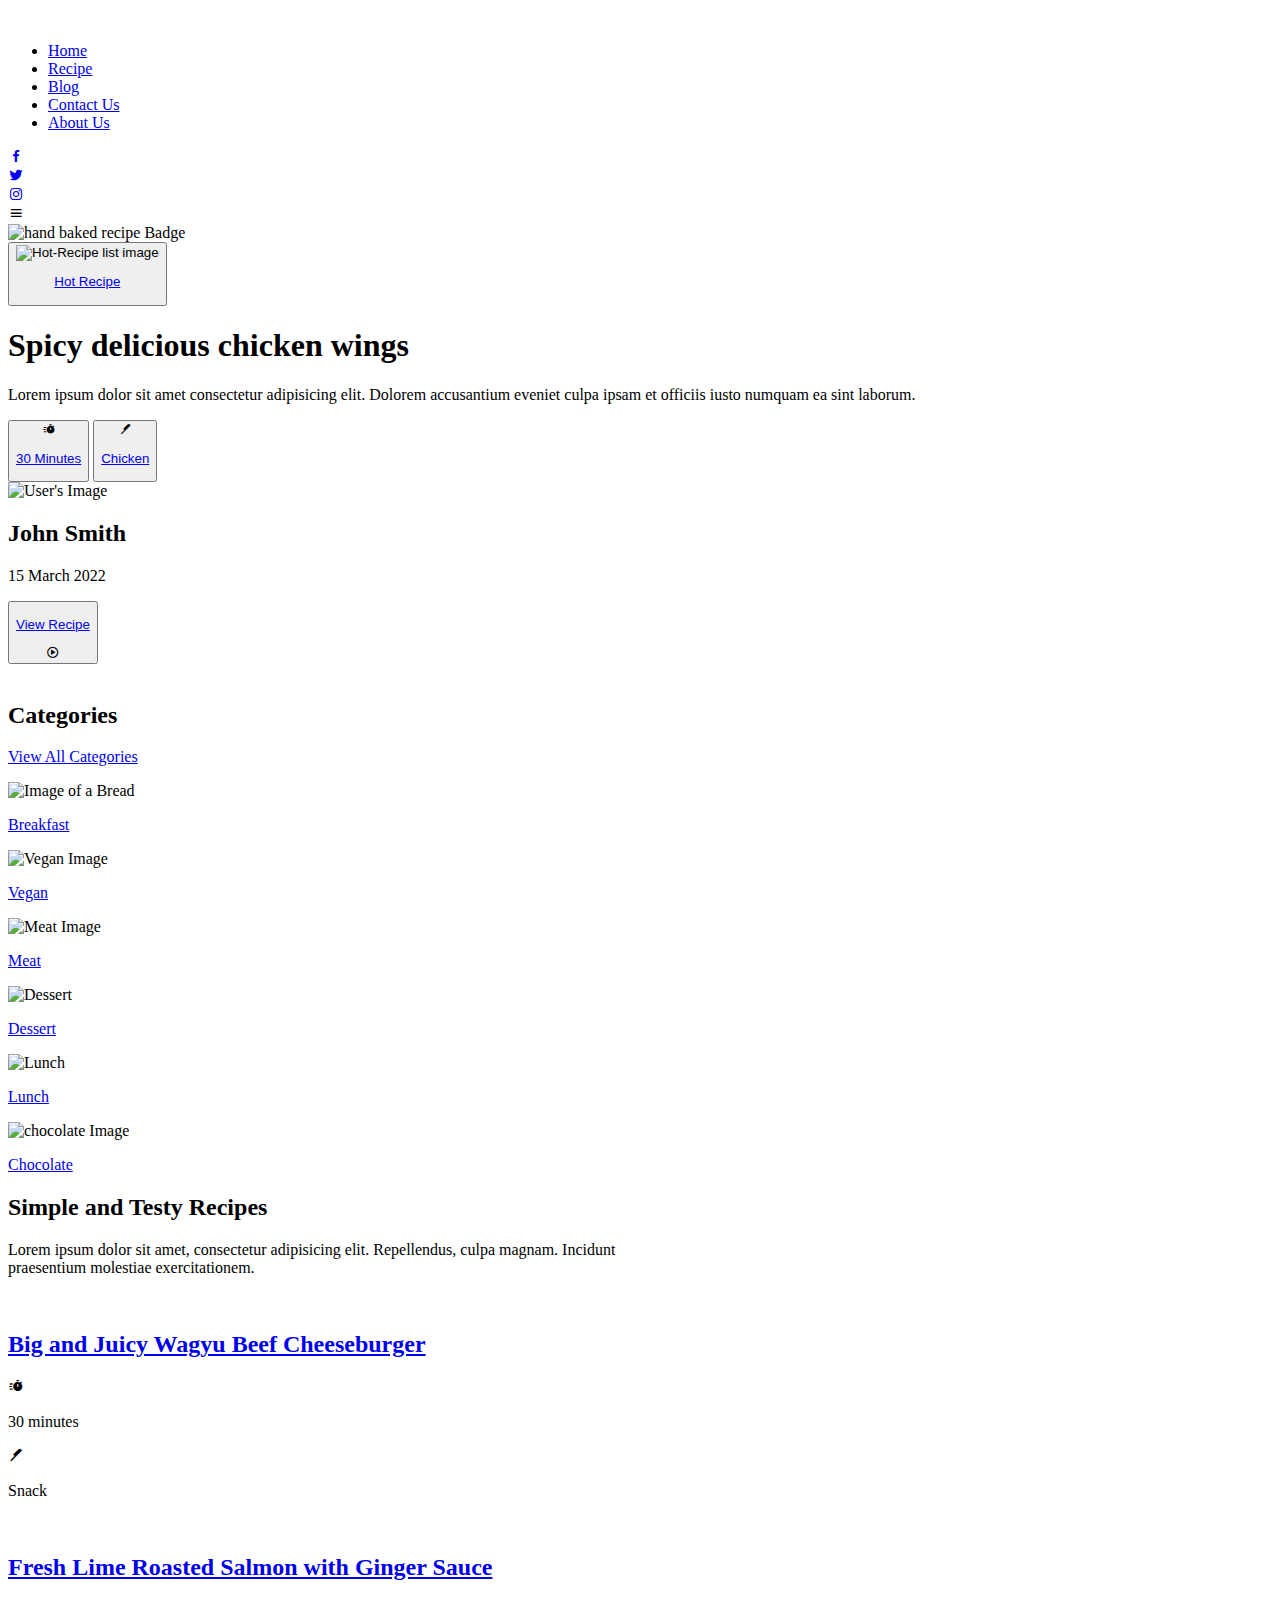
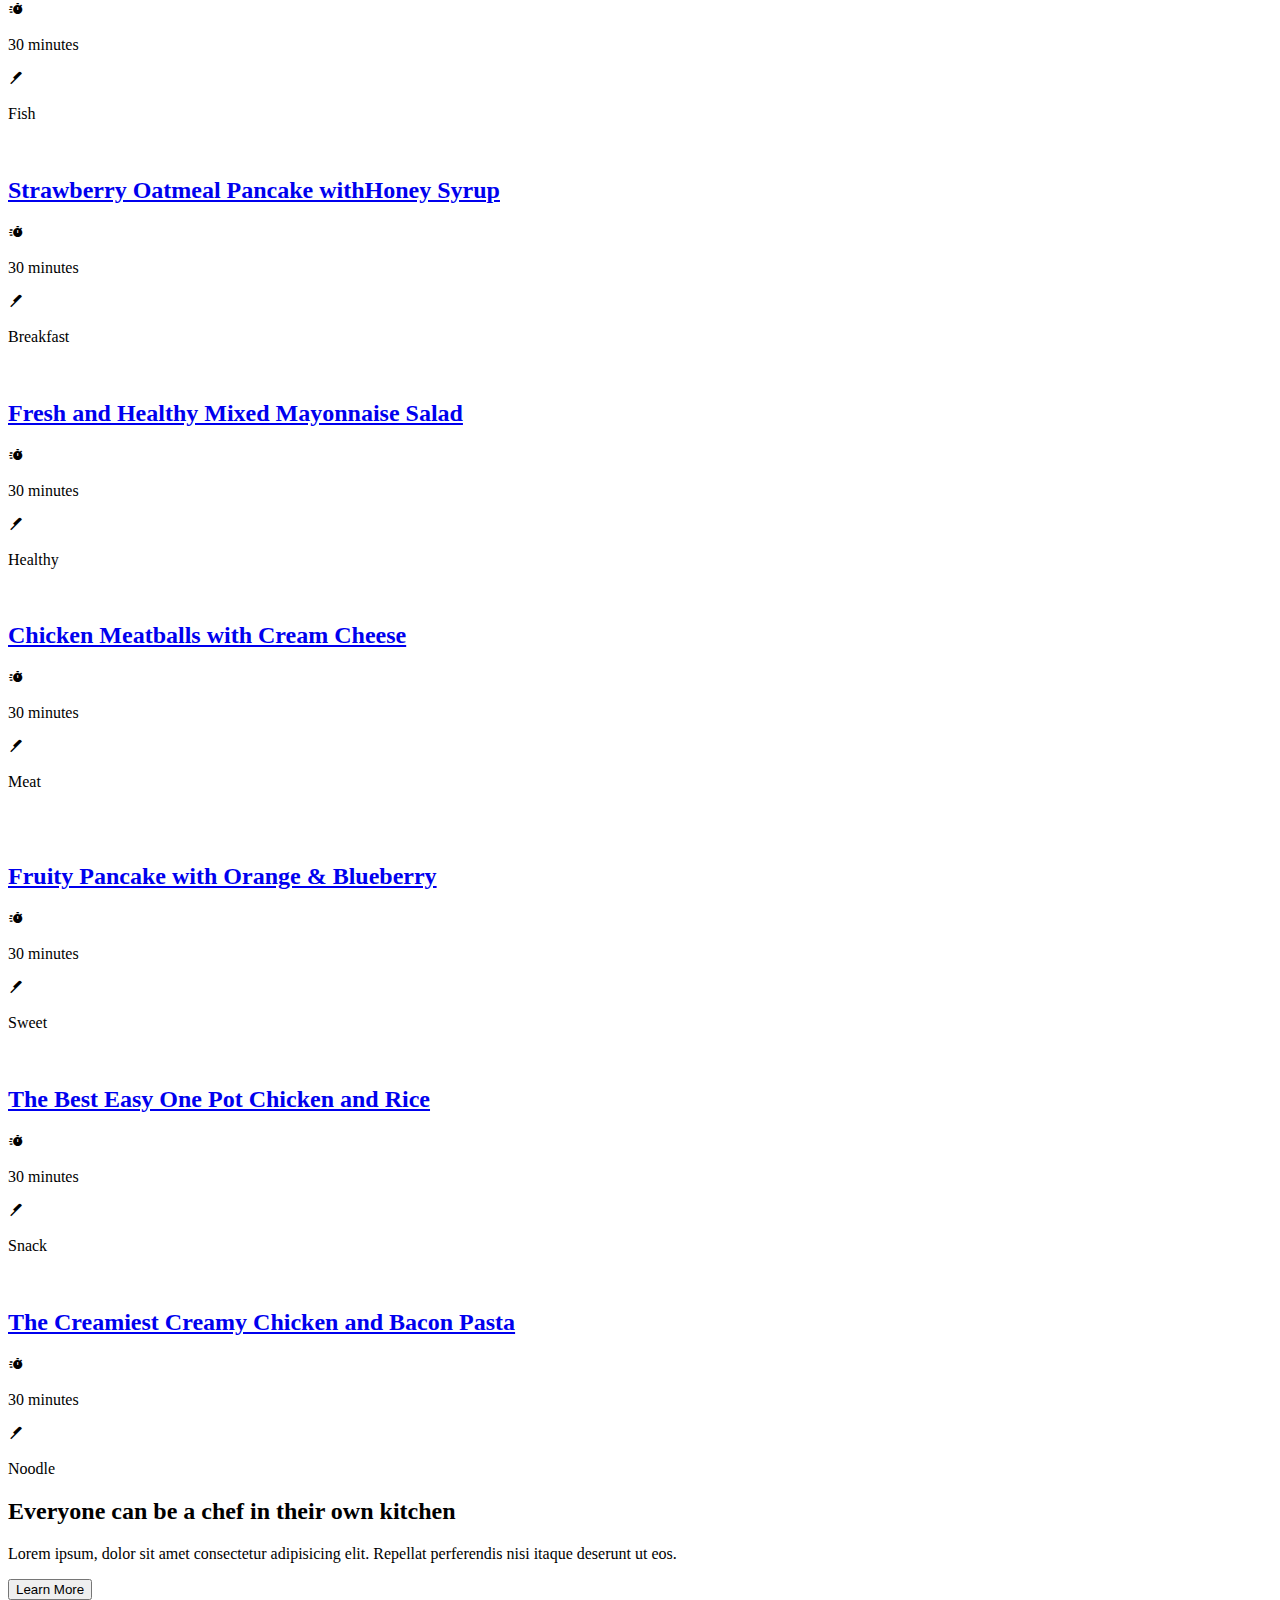
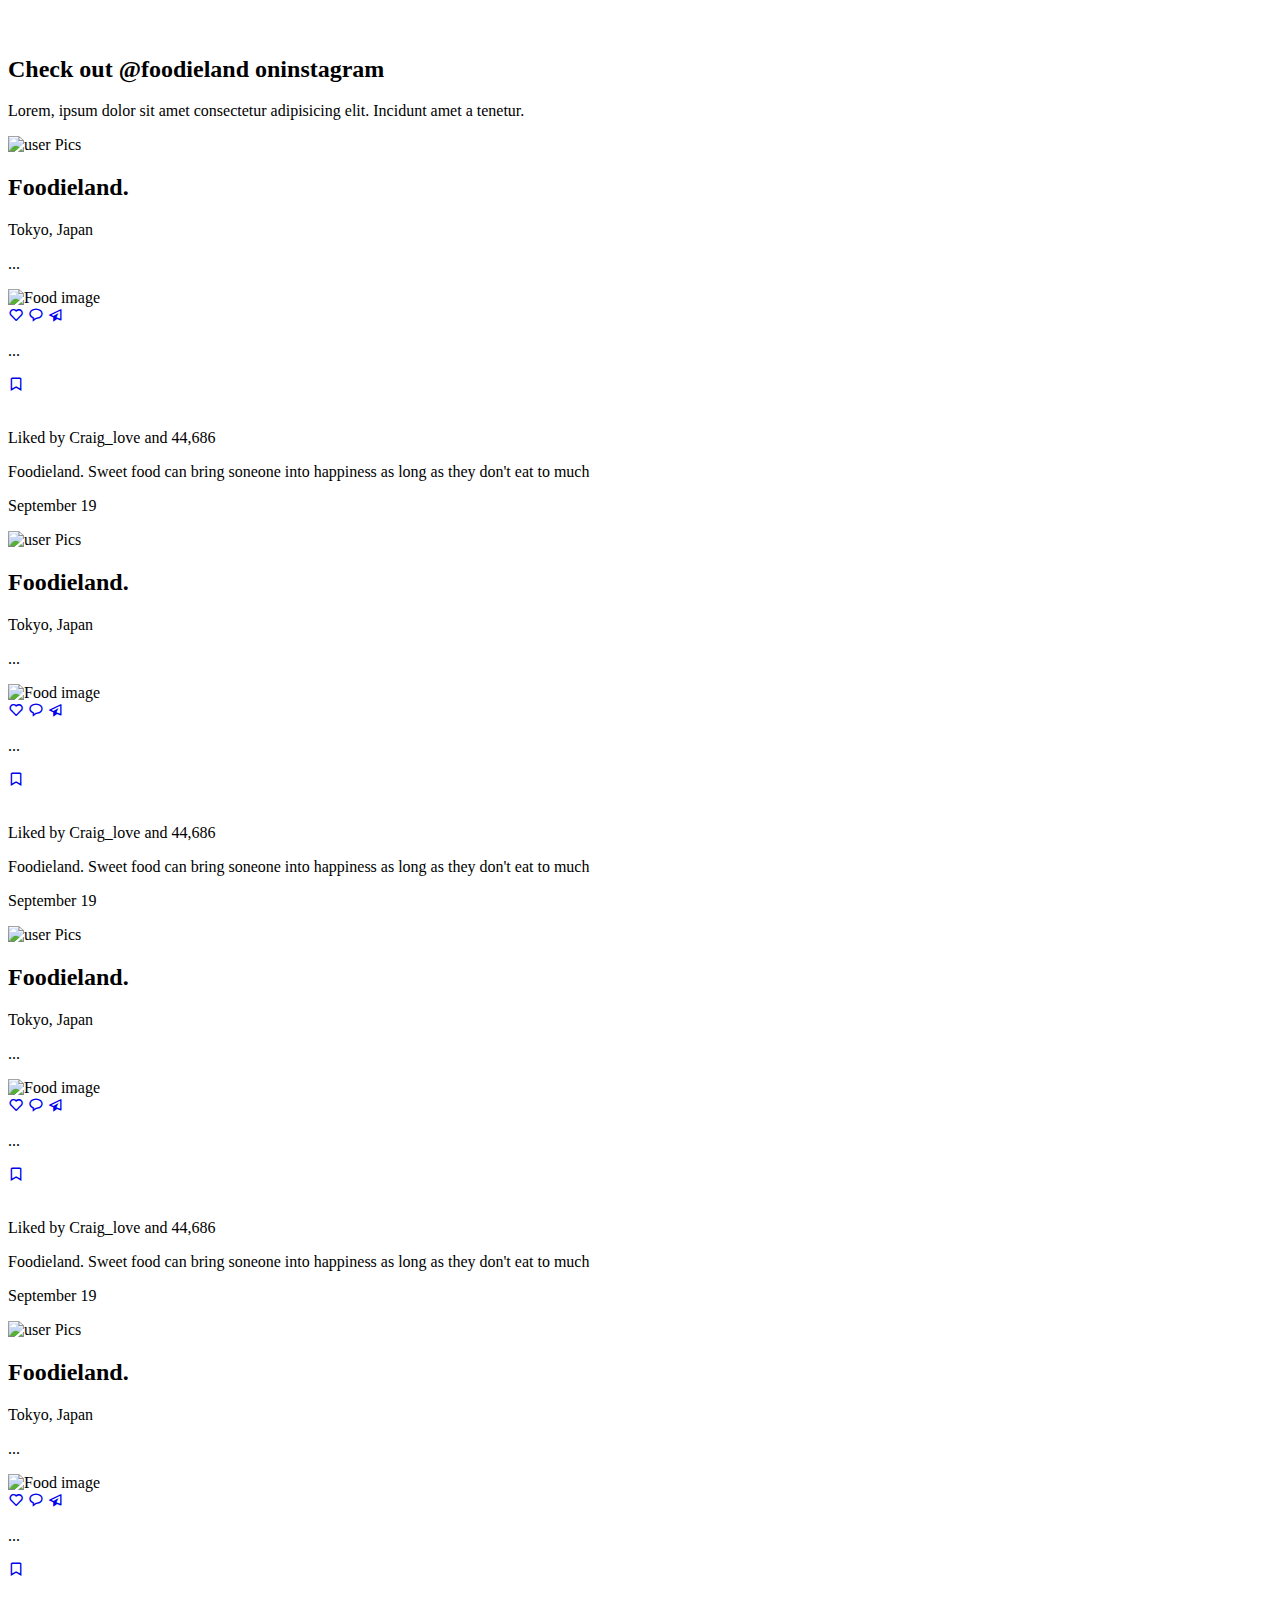
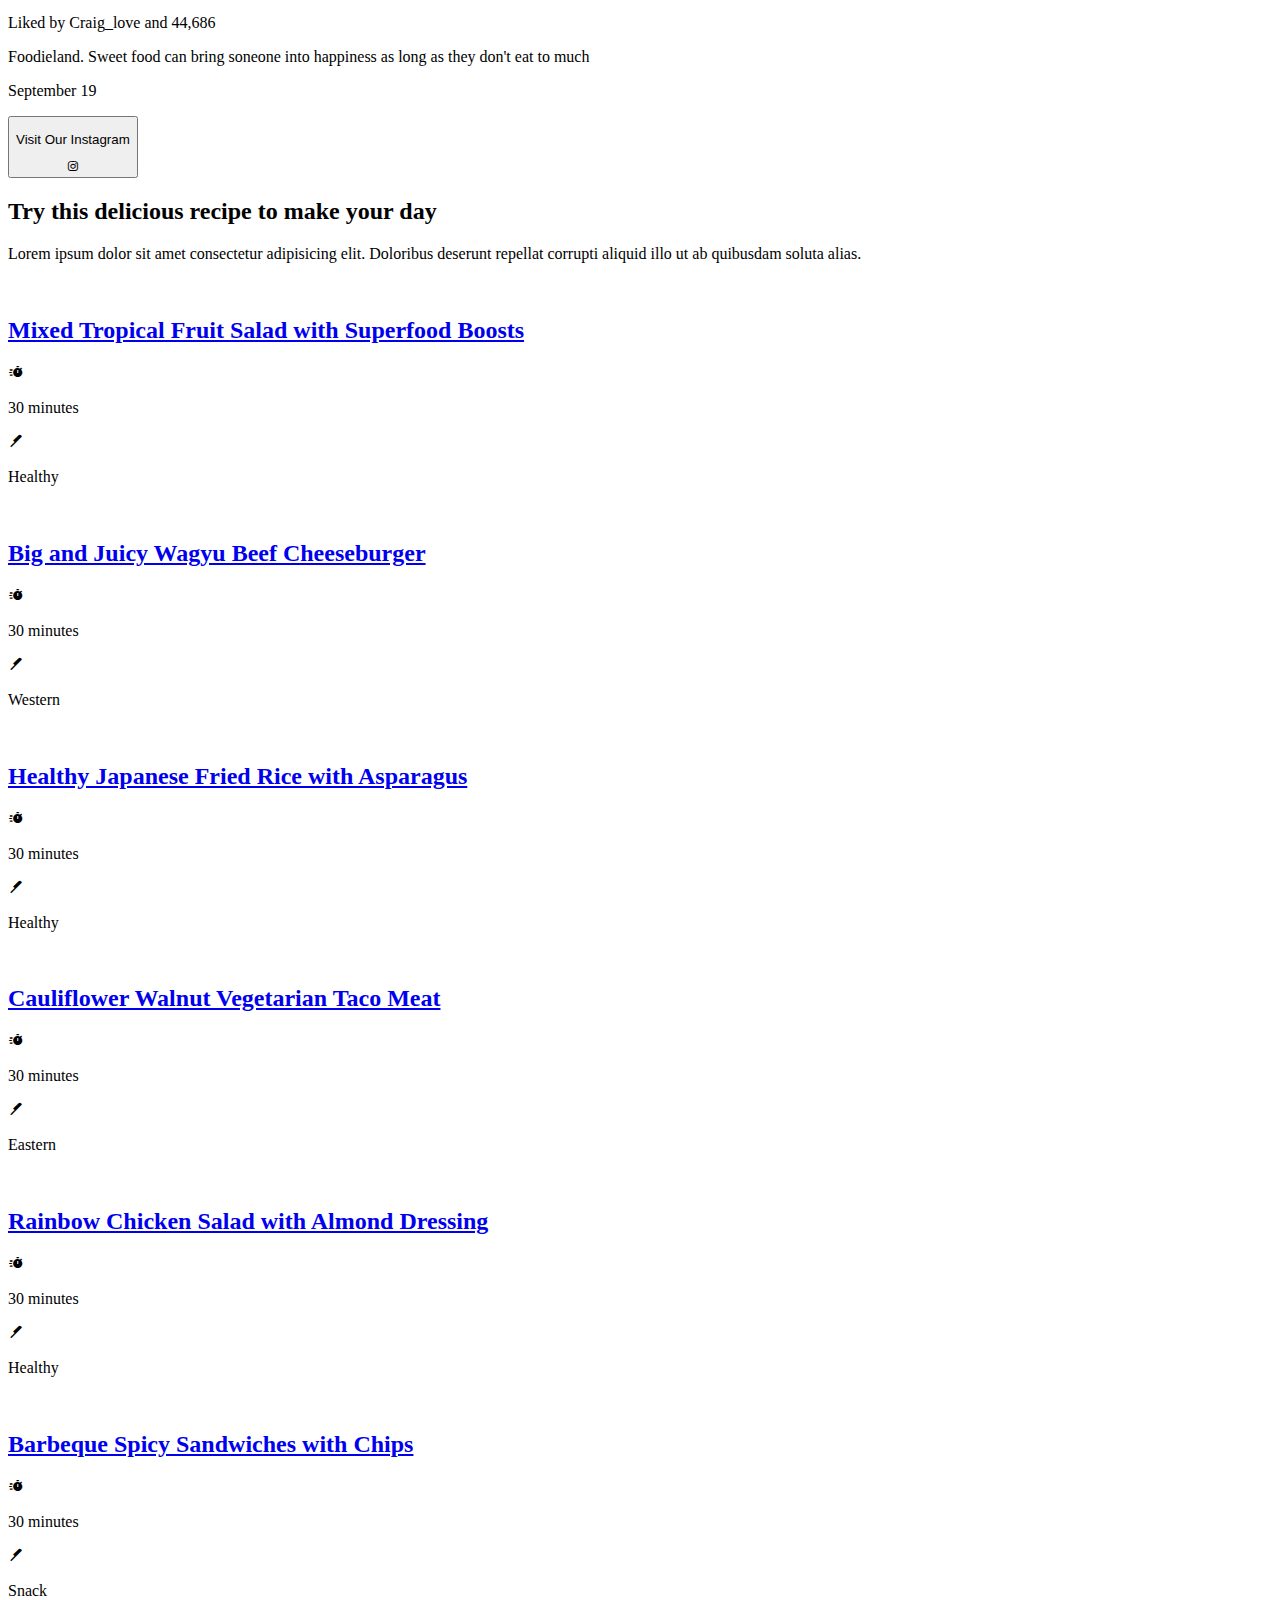
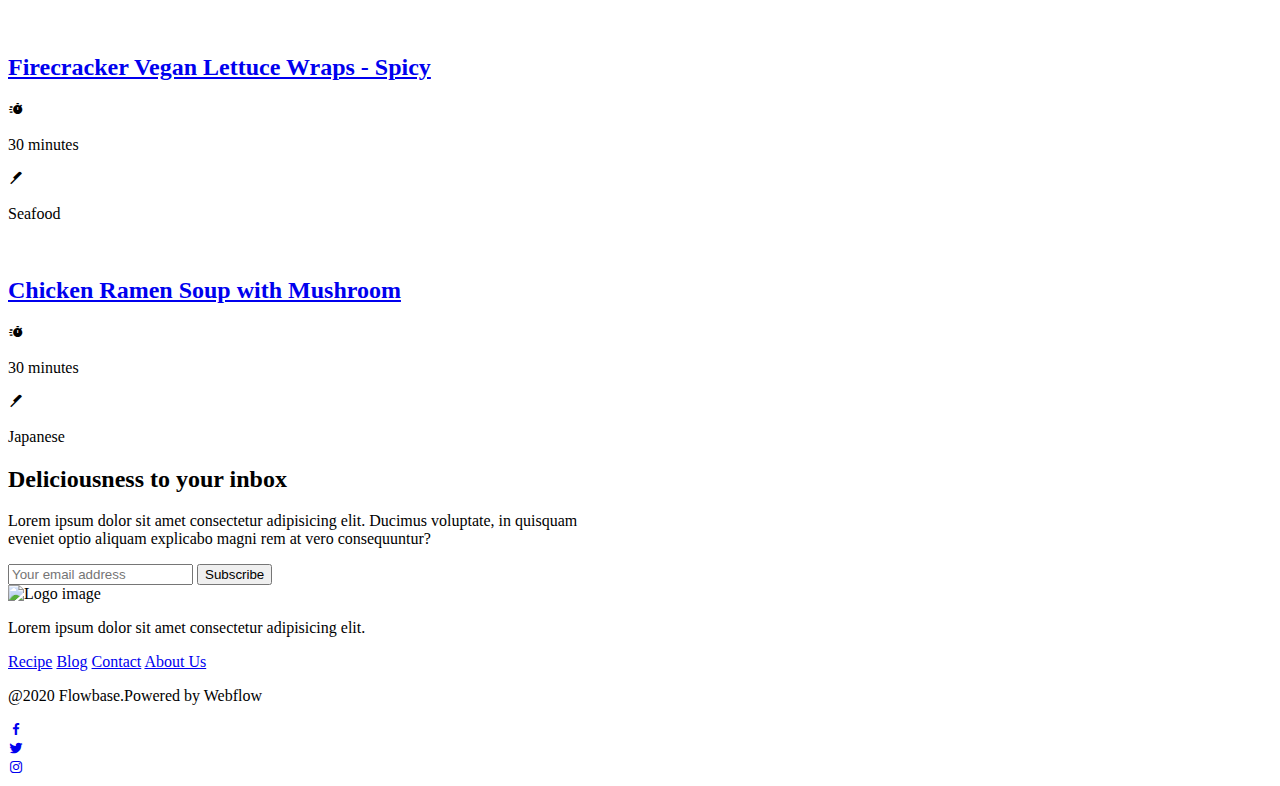
==== index.html @ 3e0307ee "Add files via upload" ====
<!DOCTYPE html>
<html lang="en">
<head>
    <meta charset="UTF-8">
    <meta name="viewport" content="width=device-width, initial-scale=1.0">
    <!-- boxicon --> 
    <link href='https://unpkg.com/boxicons@2.1.4/css/boxicons.min.css' rel='stylesheet'>

    <!-- google Fonts -->
    <link rel="preconnect" href="https://fonts.googleapis.com">
    <link rel="preconnect" href="https://fonts.gstatic.com" crossorigin>
    <link href="https://fonts.googleapis.com/css2?family=Poppins:ital,wght@0,100;0,200;0,300;0,400;0,500;0,600;0,700;0,800;0,900;1,100;1,200;1,300;1,400;1,500;1,600;1,700;1,800;1,900&display=swap" rel="stylesheet">
    <!-- title -->
    <title>FoodieLand</title>
    <!-- CSS -->
     <link rel="stylesheet" href="CSS/style.css">
</head>
<body>
    <nav class="header navbar">
        <div class="logo f-logo">
            <a href="#"><img  src="images/logo.png" alt=""></a>
        </div>
        <div class="nav-links">
            <!-- <ul class="sidebar">
                <li class="home" ><a href="#">Home</a></li>
                <li class="home"><a href="#">Recipe</a></li>
                <li class="home"><a href="#">Blog</a></li>
                <li class="home"><a href="#">Contact Us</a></li>
                <li class="home"><a href="#">About Us</a></li>
            </ul> -->
            <ul>
                <li class="home" ><a href="index.html">Home</a></li>
                <li class="home"><a href="recipe.html">Recipe</a></li>
                <li class="home"><a href="blog.html">Blog</a></li>
                <li class="home"><a href="contact.html">Contact Us</a></li>
                <li class="home"><a href="recipedetails.html">About Us</a></li>
            </ul>
            
        </div>
        <div class="socials">
            <div class="Social-icon"><a href="#"><i class='bx bxl-facebook'></i></a></div>
            <div class="Social-icon"><a href="#"><i class='bx bxl-twitter'></i></a></div>
            <div class="Social-icon"><a href="#"><i class='bx bxl-instagram' ></i></a></div>
        </div>
        <div class="menu">
            <i class='bx bx-menu'></i>
        </div>
        <div class="sidebar">

        </div>
    </nav>
    <!-- NavBar Ends Here -->
    <!-- Head Section Starts Here --> 
    
    <div class="head-section">
        <div class="hand-baked-recipe">
                    <img src="images/Badge.png" alt="hand baked recipe Badge">
        </div>

        <div class="header-image-text">
            <div class="head-section-text">
                <div class="hot-recipe">
                    <button><div class="hot-list"><img style="width: 0.7vw;" src="images/Hot-Recipe.png" alt="Hot-Recipe list image"></div><p class="hot-word"><a href="#">Hot Recipe</a></p></button>
                </div>
                <div class="heading-text">
                    <h1>Spicy delicious chicken wings</h1>
                    <p>Lorem ipsum dolor sit amet consectetur adipisicing elit. Dolorem accusantium  eveniet culpa ipsam et officiis iusto numquam ea sint laborum.</p>
                </div>
                <div class="minutes-button">
                    <button><i class='bx bxs-timer'></i> <p class="hot-word"><a href="#"> 30 Minutes</a></p></button>
                    <button><i class='bx bx-knife' ></i> <p class="hot-word"><a href="#">Chicken</a></p></button>
                </div>
                <div class="profile"> 
                    <div class="profile-layer">
                        <div class="profile-img">
                            <img src="images/hero-user.png" alt="User's Image">
                        </div>
                        <div class="profile-names">
                            <h2>John Smith</h2>
                            <p>15 March 2022</p>
                        </div>
                    </div>
                    <div class="recipe-view">
                        <button><p class="hot-word1"><a href="#">View Recipe</a></p><i class='bx bx-play-circle' ></i></button>
                    </div>
                </div>
            </div> 
            <div class="img">
                <img src="images/hero-bg.png" alt="">
            </div>
        </div>
    </div>


    <!-- categories Section -->

    <div class="categories">
        <div class="categories-sub-header">
            <h2 class="cat-header">Categories</h2>
            <div class="view-categories">
                <p><a href="#">View All Categories</a></p>
            </div>
        </div>
        <div class="categories-grids">
            <div class="cat-grids breakfast">
                <img src="images/categories/category-one.png" alt="Image of a Bread">
                <p><a href="#">Breakfast</a></p>
            </div>
            <div class="cat-grids vegan">
                <img src="images/categories/category-two.png" alt=" Vegan Image">
                <p><a href="#">Vegan</a></p>
            </div>
            <div class="cat-grids meat">
                <img src="images/categories/category-three.png" alt="Meat Image">
                <p><a href="#">Meat</a></p>
            </div>
            <div class="cat-grids dessert">
                <img src="images/categories/category-four.png" alt="Dessert">
                <p><a href="#">Dessert</a></p>
            </div>
            <div class="cat-grids lunch">
                <img src="images/categories/category-five.png" alt="Lunch">
                <p><a href="#">Lunch</a></p>
            </div>
            <div class="cat-grids chocolate">
                <img src="images/categories/category-six.png" alt="chocolate Image">
                <p><a href="#">Chocolate</a></p>
            </div>
        </div>
    </div>

    <!-- Simple-and-Testy Recipe Starts Here -->


    <div class="simple-and-testy">
        <div class="simple-recipe">
            <h2>Simple and Testy Recipes</h2>
            <p>Lorem ipsum dolor sit amet, consectetur adipisicing elit. Repellendus, culpa magnam. Incidunt <br> praesentium molestiae exercitationem.</p>
        </div>
        <div class="testy-recipe">
            <div class="testy-grid">
                <div class="testy-gd">
                    <img src="images/Mask Group.png" alt="">
                </div>
                <div class="testy-text">
                    <h2><a href="#">Big and Juicy Wagyu Beef Cheeseburger</a></h2>
                </div>
                <div class="time">
                    <div class="flex-time">
                        <i class='bx bxs-timer'></i>
                        <p class="time-grid">30 minutes</p>  
                    </div>
                    <div class="flex-time">
                        <i class='bx bx-knife' ></i>
                        <p class="time-grid">Snack</p>
                    </div>
                </div>
            </div>

            <div class="testy-grid">
                <div class="testy-gd">
                    <img src="images/image 26-10.png" alt="">
                </div>
                <div class="testy-text">
                    <h2><a href="#">Fresh Lime Roasted Salmon with Ginger Sauce</a></h2>
                </div>
                <div class="time">
                    <div class="flex-time">
                        <i class='bx bxs-timer'></i>
                        <p class="time-grid">30 minutes</p>  
                    </div>
                    <div class="flex-time">
                        <i class='bx bx-knife' ></i>
                        <p class="time-grid">Fish</p>
                    </div>
                </div>
            </div>

            <div class="testy-grid">
                <div class="testy-gd">
                    <img src="images/image 26-13.png" alt="">
                </div>
                <div class="testy-text">
                    <h2><a href="#">Strawberry Oatmeal Pancake withHoney Syrup</a></h2>
                </div>
                <div class="time">
                    <div class="flex-time">
                        <i class='bx bxs-timer'></i>
                        <p class="time-grid">30 minutes</p>  
                    </div>
                    <div class="flex-time">
                        <i class='bx bx-knife' ></i>
                        <p class="time-grid">Breakfast</p>
                    </div>
                </div>
            </div>

            <div class="testy-grid">
                <div class="testy-gd">
                    <img src="images/image 26-9.png" alt="">
                </div>
                <div class="testy-text">
                    <h2><a href="#">Fresh and Healthy Mixed Mayonnaise Salad</a></h2>
                </div>
                <div class="time">
                    <div class="flex-time">
                        <i class='bx bxs-timer'></i>
                        <p class="time-grid">30 minutes</p>  
                    </div>
                    <div class="flex-time">
                        <i class='bx bx-knife' ></i>
                        <p class="time-grid">Healthy</p>
                    </div>
                </div>
            </div>

            <div class="testy-grid">
                <div class="testy-gd">
                    <img src="images/image 26-12.png" alt="">
                </div>
                <div class="testy-text">
                    <h2><a href="#">Chicken Meatballs with Cream Cheese</a></h2>
                </div>
                <div class="time">
                    <div class="flex-time">
                        <i class='bx bxs-timer'></i>
                        <p class="time-grid">30 minutes</p>  
                    </div>
                    <div class="flex-time">
                        <i class='bx bx-knife' ></i>
                        <p class="time-grid">Meat</p>
                    </div>
                </div>
            </div>

            <div class="testy-grid1">
                <div class="testy-gd1">
                    <img src="images/Ads.png" alt="">
                </div>
            </div>

            <div class="testy-grid">
                <div class="testy-gd">
                    <img src="images/image 26-8.png" alt="">
                </div>
                <div class="testy-text">
                    <h2><a href="#">Fruity Pancake with Orange & Blueberry</a></h2>
                </div>
                <div class="time">
                    <div class="flex-time">
                        <i class='bx bxs-timer'></i>
                        <p class="time-grid">30 minutes</p>  
                    </div>
                    <div class="flex-time">
                        <i class='bx bx-knife' ></i>
                        <p class="time-grid">Sweet</p>
                    </div>
                </div>
            </div>

            <div class="testy-grid">
                <div class="testy-gd">
                    <img src="images/image 26-11.png" alt="">
                </div>
                <div class="testy-text">
                    <h2><a href="#">The Best Easy One Pot Chicken and Rice</a></h2>
                </div>
                <div class="time">
                    <div class="flex-time">
                        <i class='bx bxs-timer'></i>
                        <p class="time-grid">30 minutes</p>  
                    </div>
                    <div class="flex-time">
                        <i class='bx bx-knife' ></i>
                        <p class="time-grid">Snack</p>
                    </div>
                </div>
            </div>

            <div class="testy-grid">
                <div class="testy-gd">
                    <img src="images/image 26-14.png" alt="">
                </div>
                <div class="testy-text">
                    <h2><a href="#">The Creamiest Creamy Chicken and Bacon Pasta</a></h2>
                </div>
                <div class="time">
                    <div class="flex-time">
                        <i class='bx bxs-timer'></i>
                        <p class="time-grid">30 minutes</p>  
                    </div>
                    <div class="flex-time">
                        <i class='bx bx-knife' ></i>
                        <p class="time-grid">Noodle</p>
                    </div>
                </div>
            </div>
        </div>
    </div>

    <!-- Chef Section Starts Here -->

    <div class="chef">
        <div class="chef-text">
            <h2 class="chef-head-text">Everyone can be a chef in their own kitchen</h2>
            <p class="chef-p">Lorem ipsum, dolor sit amet consectetur adipisicing elit. Repellat perferendis nisi itaque deserunt ut eos.</p>
            <button>Learn More</button>
        </div>
        <div class="chef-img">
            <img class="hover-chef-food foodie1" src="images/categories/category-three.png" width="80vw" alt="">
            <img class="hover-chef-food foodie2" src="images/categories/category-two.png" width="80vw" alt="">
            <img class="hover-chef-food foodie3"  src="images/categories/category-eight.png" width="50vw" alt="">
            <img class="hover-chef-food foodie4" src="images/categories/category-seven.png" width="50vw" alt="">
            <div class="img-of-chef">
                <img src="images/portrait-happy-male-chef-dressed-uniform 1.png" alt="">
            </div>
        </div>
    </div>
<!-- Chef Section Ends Here -->

<!-- Foodie land on Instagram Section Starts Here -->
    <div class="instagram">
        <div class="inst-header">
            <h2 class="insta-heade-text">Check out @foodieland oninstagram</h2>
            <p class="inst-body-text">Lorem, ipsum dolor sit amet consectetur adipisicing elit. Incidunt amet a tenetur.</p>
        </div>
        <div class="insta-page">
            <div class="page">
                <div class="insta-profile">
                    <div class="insta-pic-user">
                        <div class="insta-pics"><img src="images/categories/pngtree-flying-eagle.png" width="50px" alt="user Pics"></div>
                        <div class="insta-username">
                            <h2>Foodieland.</h2>
                            <p>Tokyo, Japan</p>
                        </div>
                    </div>
                    <div class="dots"><p>...</p></div>
                </div>
                <div class="inst-img">
                    <img src="images/Rectangle.png" alt="Food image">
                </div>
                <div class="insta-icons">
                    <div class="social-icons">
                        <a href="#"><i class='bx bx-heart'></i></a>
                        <a href="#"><i class='bx bx-message-rounded'></i></a>
                        <a href="#"><i class='bx bx-paper-plane' ></i></a>
                    </div>
                    <div class="new-dots">
                        <!-- this is temporal  -->
                        <p>...</p>
                    </div>
                    <div class="share">
                        <a href="#"><i class='bx bx-bookmark'></i></a>
                    </div>
                </div>
                <div class="insta-comments">
                    <div class="users-likes">
                        <div class="users-pic1"><img src="images/categories/registered-trademark.jpg" width="40vw" alt=""></div>
                        <div class="users-liking"><p>Liked by Craig_love and 44,686</p></div>
                    </div>
                    <div class="comment">
                        <p><span>Foodieland.</span> Sweet food can bring soneone into happiness as long as they don't eat to much</p>
                    </div>
                    <div class="date">
                        <p>September 19</p>
                    </div>
                </div>
            </div>
            <div class="page">
                <div class="insta-profile">
                    <div class="insta-pic-user">
                        <div class="insta-pics"><img src="images/categories/pngtree-flying-eagle.png" width="50px" alt="user Pics"></div>
                        <div class="insta-username">
                            <h2>Foodieland.</h2>
                            <p>Tokyo, Japan</p>
                        </div>
                    </div>
                    <div class="dots"><p>...</p></div>
                </div>
                <div class="inst-img">
                    <img src="images/Rectangle-1.png" alt="Food image">
                </div>
                <div class="insta-icons">
                    <div class="social-icons">
                        <a href="#"><i class='bx bx-heart'></i></a>
                        <a href="#"><i class='bx bx-message-rounded'></i></a>
                        <a href="#"><i class='bx bx-paper-plane' ></i></a>
                    </div>
                    <div class="new-dots">
                        <!-- this is temporal  -->
                        <p>...</p>
                    </div>
                    <div class="share">
                        <a href="#"><i class='bx bx-bookmark'></i></a>
                    </div>
                </div>
                <div class="insta-comments">
                    <div class="users-likes">
                        <div class="users-pic1"><img src="images/categories/registered-trademark.jpg" width="40vw" alt=""></div>
                        <div class="users-liking"><p>Liked by Craig_love and 44,686</p></div>
                    </div>
                    <div class="comment">
                        <p><span>Foodieland.</span> Sweet food can bring soneone into happiness as long as they don't eat to much</p>
                    </div>
                    <div class="date">
                        <p>September 19</p>
                    </div>
                </div>
            </div>
            <div class="page">
                <div class="insta-profile">
                    <div class="insta-pic-user">
                        <div class="insta-pics"><img src="images/categories/pngtree-flying-eagle.png" width="50px" alt="user Pics"></div>
                        <div class="insta-username">
                            <h2>Foodieland.</h2>
                            <p>Tokyo, Japan</p>
                        </div>
                    </div>
                    <div class="dots"><p>...</p></div>
                </div>
                <div class="inst-img">
                    <img src="images/Rectangle-2.png" alt="Food image">
                </div>
                <div class="insta-icons">
                    <div class="social-icons">
                        <a href="#"><i class='bx bx-heart'></i></a>
                        <a href="#"><i class='bx bx-message-rounded'></i></a>
                        <a href="#"><i class='bx bx-paper-plane' ></i></a>
                    </div>
                    <div class="new-dots">
                        <!-- this is temporal  -->
                        <p>...</p>
                    </div>
                    <div class="share">
                        <a href="#"><i class='bx bx-bookmark'></i></a>
                    </div>
                </div>
                <div class="insta-comments">
                    <div class="users-likes">
                        <div class="users-pic1"><img src="images/categories/registered-trademark.jpg" width="40vw" alt=""></div>
                        <div class="users-liking"><p>Liked by Craig_love and 44,686</p></div>
                    </div>
                    <div class="comment">
                        <p><span>Foodieland.</span> Sweet food can bring soneone into happiness as long as they don't eat to much</p>
                    </div>
                    <div class="date">
                        <p>September 19</p>
                    </div>
                </div>
            </div>
            <div class="page">
                <div class="insta-profile">
                    <div class="insta-pic-user">
                        <div class="insta-pics"><img src="images/categories/pngtree-flying-eagle.png" width="50px" alt="user Pics"></div>
                        <div class="insta-username">
                            <h2>Foodieland.</h2>
                            <p>Tokyo, Japan</p>
                        </div>
                    </div>
                    <div class="dots"><p>...</p></div>
                </div>
                <div class="inst-img">
                    <img src="images/Rectangle-3.png" alt="Food image">
                </div>
                <div class="insta-icons">
                    <div class="social-icons">
                        <a href="#"><i class='bx bx-heart'></i></a>
                        <a href="#"><i class='bx bx-message-rounded'></i></a>
                        <a href="#"><i class='bx bx-paper-plane' ></i></a>
                    </div>
                    <div class="new-dots">
                        <!-- this is temporal  -->
                        <p>...</p>
                    </div>
                    <div class="share">
                        <a href="#"><i class='bx bx-bookmark'></i></a>
                    </div>
                </div>
                <div class="insta-comments">
                    <div class="users-likes">
                        <div class="users-pic1"><img src="images/categories/registered-trademark.jpg" width="40vw" alt=""></div>
                        <div class="users-liking"><p>Liked by <span>Craig_love and 44,686</span></p></div>
                    </div>
                    <div class="comment">
                        <p><span>Foodieland.</span> Sweet food can bring soneone into happiness as long as they don't eat to much</p>
                    </div>
                    <div class="date">
                        <p>September 19</p>
                    </div>
                </div>
            </div>
        </div>
        <div class="instagram-visit-link">
            <button><p>Visit Our Instagram</p><i class='bx bxl-instagram' ></i></button>
        </div>
    </div>
    <!-- Foodie land on Instagram Section Ends Here -->

    <!-- delicious-recipe Section Starts Here -->

    <div class="delicious-rep">
        <div class="delicious-recipe">
            <h2>Try this delicious recipe to make your day</h2>
            <p>Lorem ipsum dolor sit amet consectetur adipisicing elit. Doloribus deserunt repellat corrupti aliquid illo ut ab quibusdam soluta alias.</p>
        </div>
        <div class="recipe-images">
            <div class="delicious-view">
                <div class="view-delicious">
                    <img src="images/image 26.png" alt="">
                </div>
                <div class="testy-word">
                    <h2><a href="#">Mixed Tropical Fruit Salad with Superfood Boosts</a></h2>
                </div>
                <div class="time-flexing">
                    <div class="flex-timer">
                        <i class='bx bxs-timer'></i>
                        <p class="time-grid">30 minutes</p>  
                    </div>
                    <div class="flex-timer">
                        <i class='bx bx-knife' ></i>
                        <p class="time-grid">Healthy</p>
                    </div>
                </div>
            </div>
            <div class="delicious-view">
                <div class="view-delicious">
                    <img src="images/image 26-2.png" alt="">
                </div>
                <div class="testy-word">
                    <h2><a href="#">Big and Juicy Wagyu Beef Cheeseburger</a></h2>
                </div>
                <div class="time-flexing">
                    <div class="flex-timer">
                        <i class='bx bxs-timer'></i>
                        <p class="time-grid">30 minutes</p>  
                    </div>
                    <div class="flex-timer">
                        <i class='bx bx-knife' ></i>
                        <p class="time-grid">Western</p>
                    </div>
                </div>
            </div>
            <div class="delicious-view">
                <div class="view-delicious">
                    <img src="images/image 26-4.png" alt="">
                </div>
                <div class="testy-word">
                    <h2><a href="#">Healthy Japanese Fried Rice with Asparagus</a></h2>
                </div>
                <div class="time-flexing">
                    <div class="flex-timer">
                        <i class='bx bxs-timer'></i>
                        <p class="time-grid">30 minutes</p>  
                    </div>
                    <div class="flex-timer">
                        <i class='bx bx-knife' ></i>
                        <p class="time-grid">Healthy</p>
                    </div>
                </div>
            </div>
            <div class="delicious-view">
                <div class="view-delicious">
                    <img src="images/image 26-6.png" alt="">
                </div>
                <div class="testy-word">
                    <h2><a href="#">Cauliflower Walnut Vegetarian Taco Meat</a></h2>
                </div>
                <div class="time-flexing">
                    <div class="flex-timer">
                        <i class='bx bxs-timer'></i>
                        <p class="time-grid">30 minutes</p>  
                    </div>
                    <div class="flex-timer">
                        <i class='bx bx-knife' ></i>
                        <p class="time-grid">Eastern</p>
                    </div>
                </div>
            </div>
            <div class="delicious-view">
                <div class="view-delicious">
                    <img src="images/image 26-1.png" alt="">
                </div>
                <div class="testy-word">
                    <h2><a href="#">Rainbow Chicken Salad with Almond Dressing</a></h2>
                </div>
                <div class="time-flexing">
                    <div class="flex-timer">
                        <i class='bx bxs-timer'></i>
                        <p class="time-grid">30 minutes</p>  
                    </div>
                    <div class="flex-timer">
                        <i class='bx bx-knife' ></i>
                        <p class="time-grid">Healthy</p>
                    </div>
                </div>
            </div>
            <div class="delicious-view">
                <div class="view-delicious">
                    <img src="images/image 26-3.png" alt="">
                </div>
                <div class="testy-word">
                    <h2><a href="#">Barbeque Spicy Sandwiches with Chips</a></h2>
                </div>
                <div class="time-flexing">
                    <div class="flex-timer">
                        <i class='bx bxs-timer'></i>
                        <p class="time-grid">30 minutes</p>  
                    </div>
                    <div class="flex-timer">
                        <i class='bx bx-knife' ></i>
                        <p class="time-grid">Snack</p>
                    </div>
                </div>
            </div>
            <div class="delicious-view">
                <div class="view-delicious">
                    <img src="images/image 26-5.png" alt="">
                </div>
                <div class="testy-word">
                    <h2><a href="#">Firecracker Vegan Lettuce Wraps - Spicy</a></h2>
                </div>
                <div class="time-flexing">
                    <div class="flex-timer">
                        <i class='bx bxs-timer'></i>
                        <p class="time-grid">30 minutes</p>  
                    </div>
                    <div class="flex-timer">
                        <i class='bx bx-knife' ></i>
                        <p class="time-grid">Seafood</p>
                    </div>
                </div>
            </div>
            <div class="delicious-view">
                <div class="view-delicious">
                    <img src="images/image 26-7.png" alt="">
                </div>
                <div class="testy-word">
                    <h2><a href="#">Chicken Ramen Soup with Mushroom</a></h2>
                </div>
                <div class="time-flexing">
                    <div class="flex-timer">
                        <i class='bx bxs-timer'></i>
                        <p class="time-grid">30 minutes</p>  
                    </div>
                    <div class="flex-timer">
                        <i class='bx bx-knife' ></i>
                        <p class="time-grid">Japanese</p>
                    </div>
                </div>
            </div>
        </div>
    </div>

    <!-- delicious-recipe Section Ends Here -->

    <!-- Inbox Deliciousness Section Starts Here -->

    <div class="inbox-delicious">
        <div class="inbox-text">
            <h2>Deliciousness to your inbox</h2>
            <p>Lorem ipsum dolor sit amet consectetur adipisicing elit. Ducimus voluptate, in quisquam <br> eveniet optio aliquam explicabo magni rem at vero consequuntur?</p>
        </div>
        <form class="delicious-email">
            <input type="email" name="email" placeholder="Your email address" id="email">
            <button>Subscribe</button>
        </form>
    </div>

    <!-- Inbox Deliciousness Section Ends Here -->

    <!-- Footer Starts Here -->

    <div class="footer">

        <div class="footer-logo">
            <img width="130vw" src="images/logo.png" alt="Logo image">
            <p>Lorem ipsum dolor sit amet consectetur adipisicing elit.</p>
        </div>
        <div class="links">
            <a href="recipe.html">Recipe</a>
            <a href="blog.html">Blog</a>
            <a href="contact.html">Contact</a>
            <a href="recipedetails.html">About Us</a>
        </div>
    </div>

    <!-- copyright -->
    <div class="copyright">
        <div class="copy1">
             
        </div>
        <div class="copy1">
            <p>@2020 Flowbase.Powered by <span>Webflow</span></p>
        </div>
        <div class="socials d-icon">
            <div class="Social-icon"><a href="#"><i class='bx bxl-facebook'></i></a></div>
            <div class="Social-icon"><a href="#"><i class='bx bxl-twitter'></i></a></div>
            <div class="Social-icon "><a href="#"><i class='bx bxl-instagram' ></i></a></div>
        </div>
    </div>

    <!-- Javascript -->
     <script src="JS/script.js"></script>
</body>
</html>
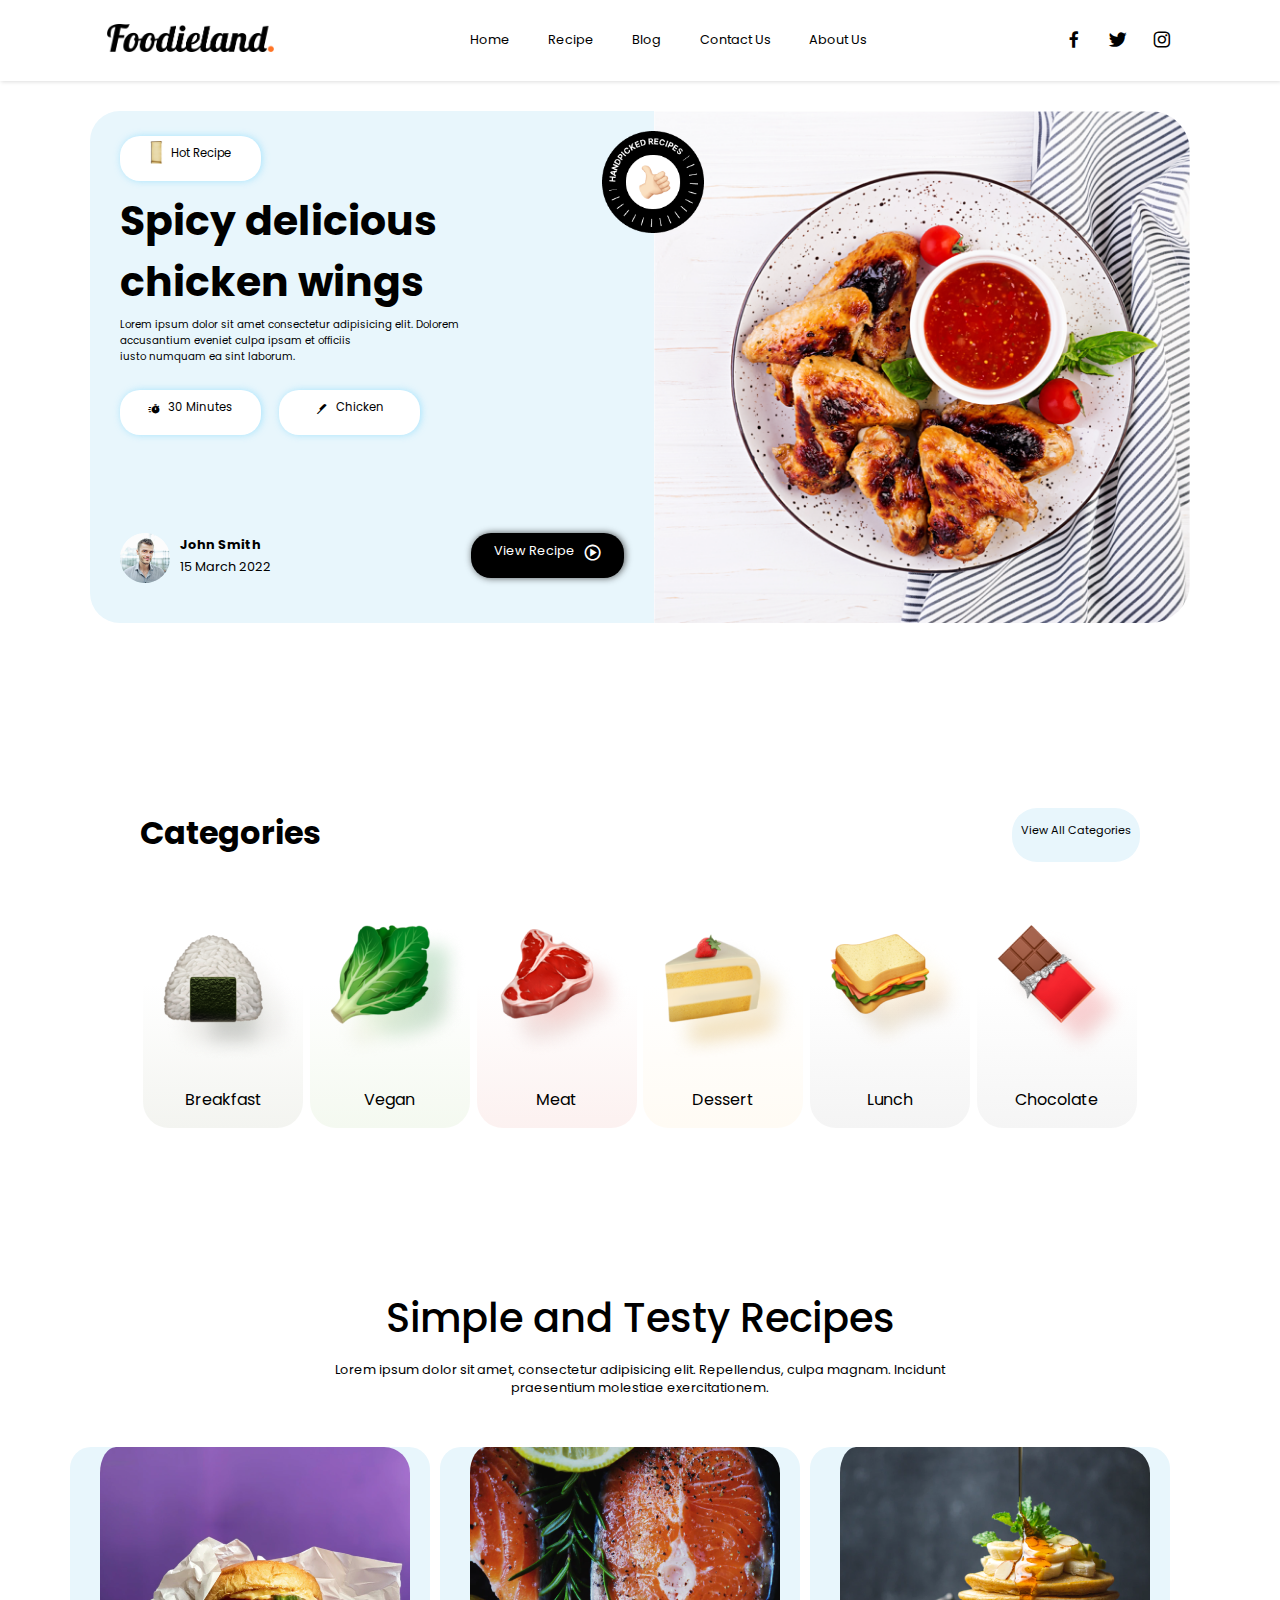
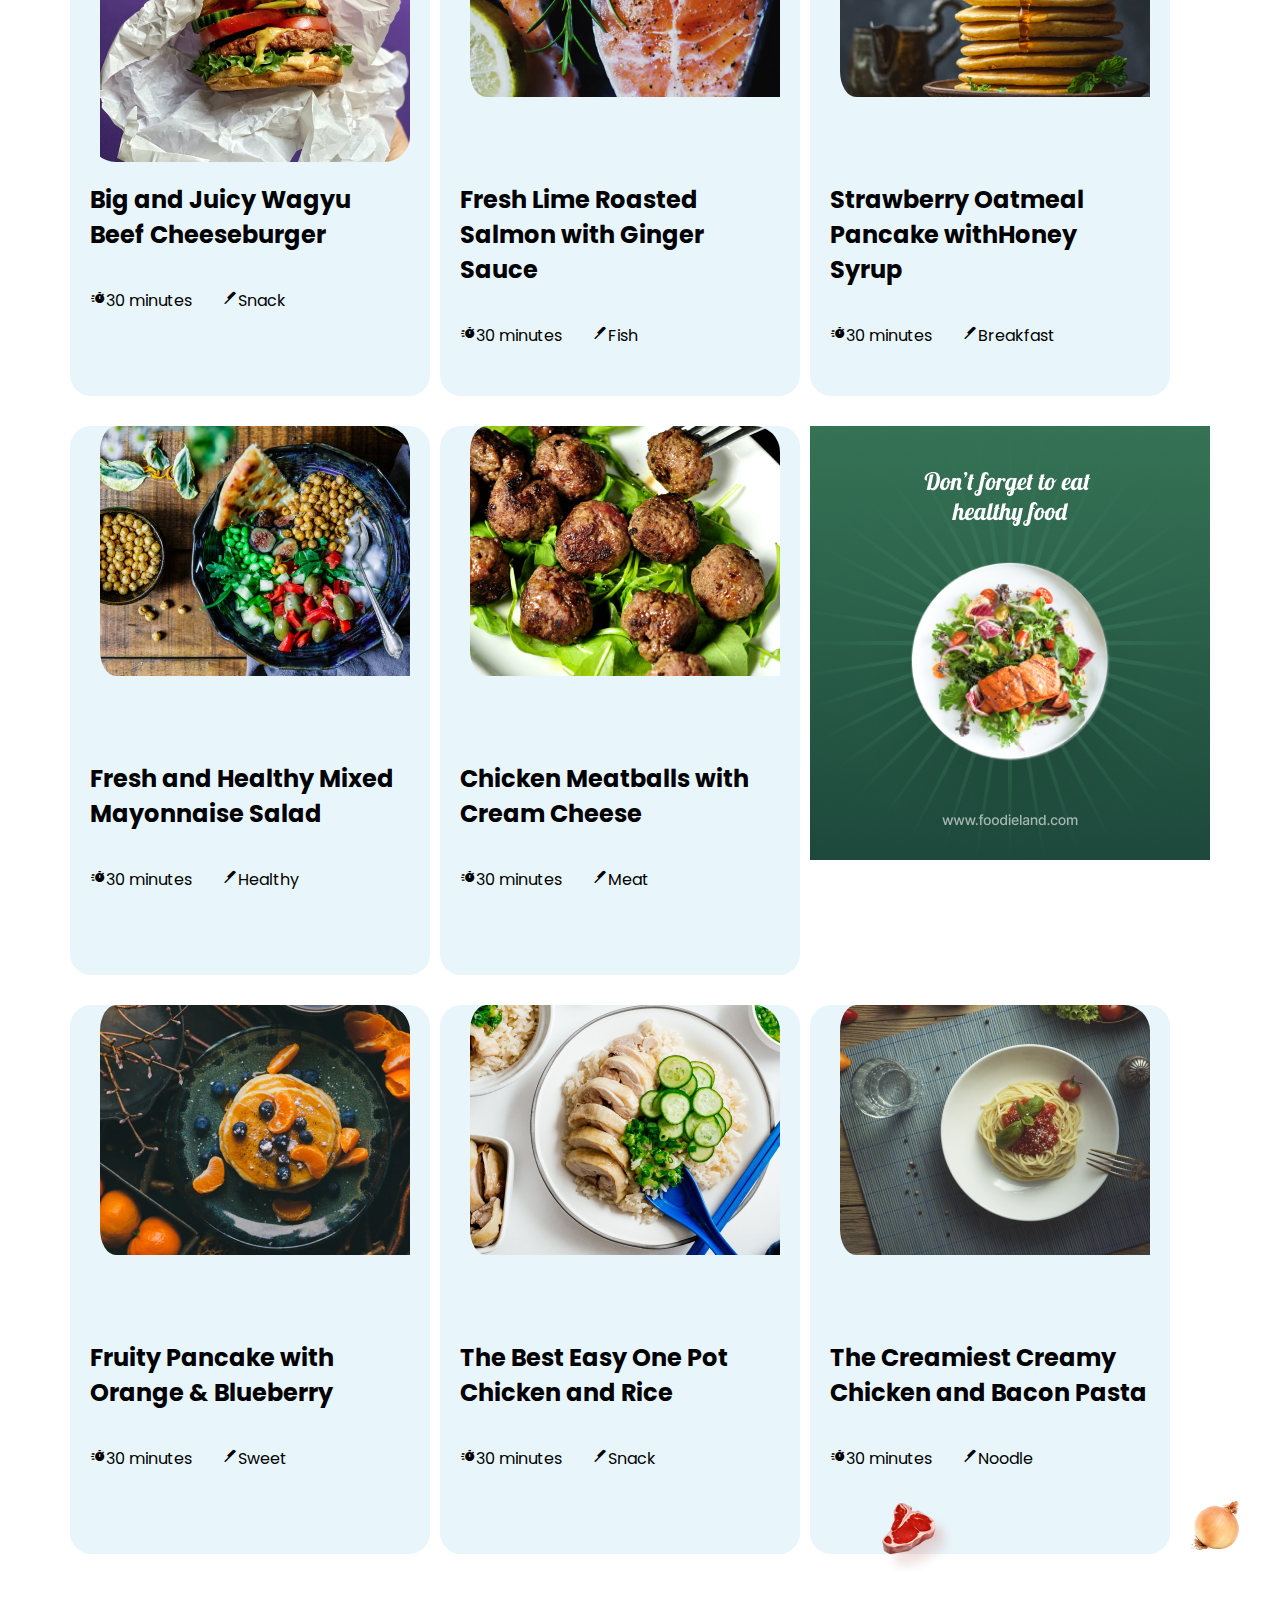
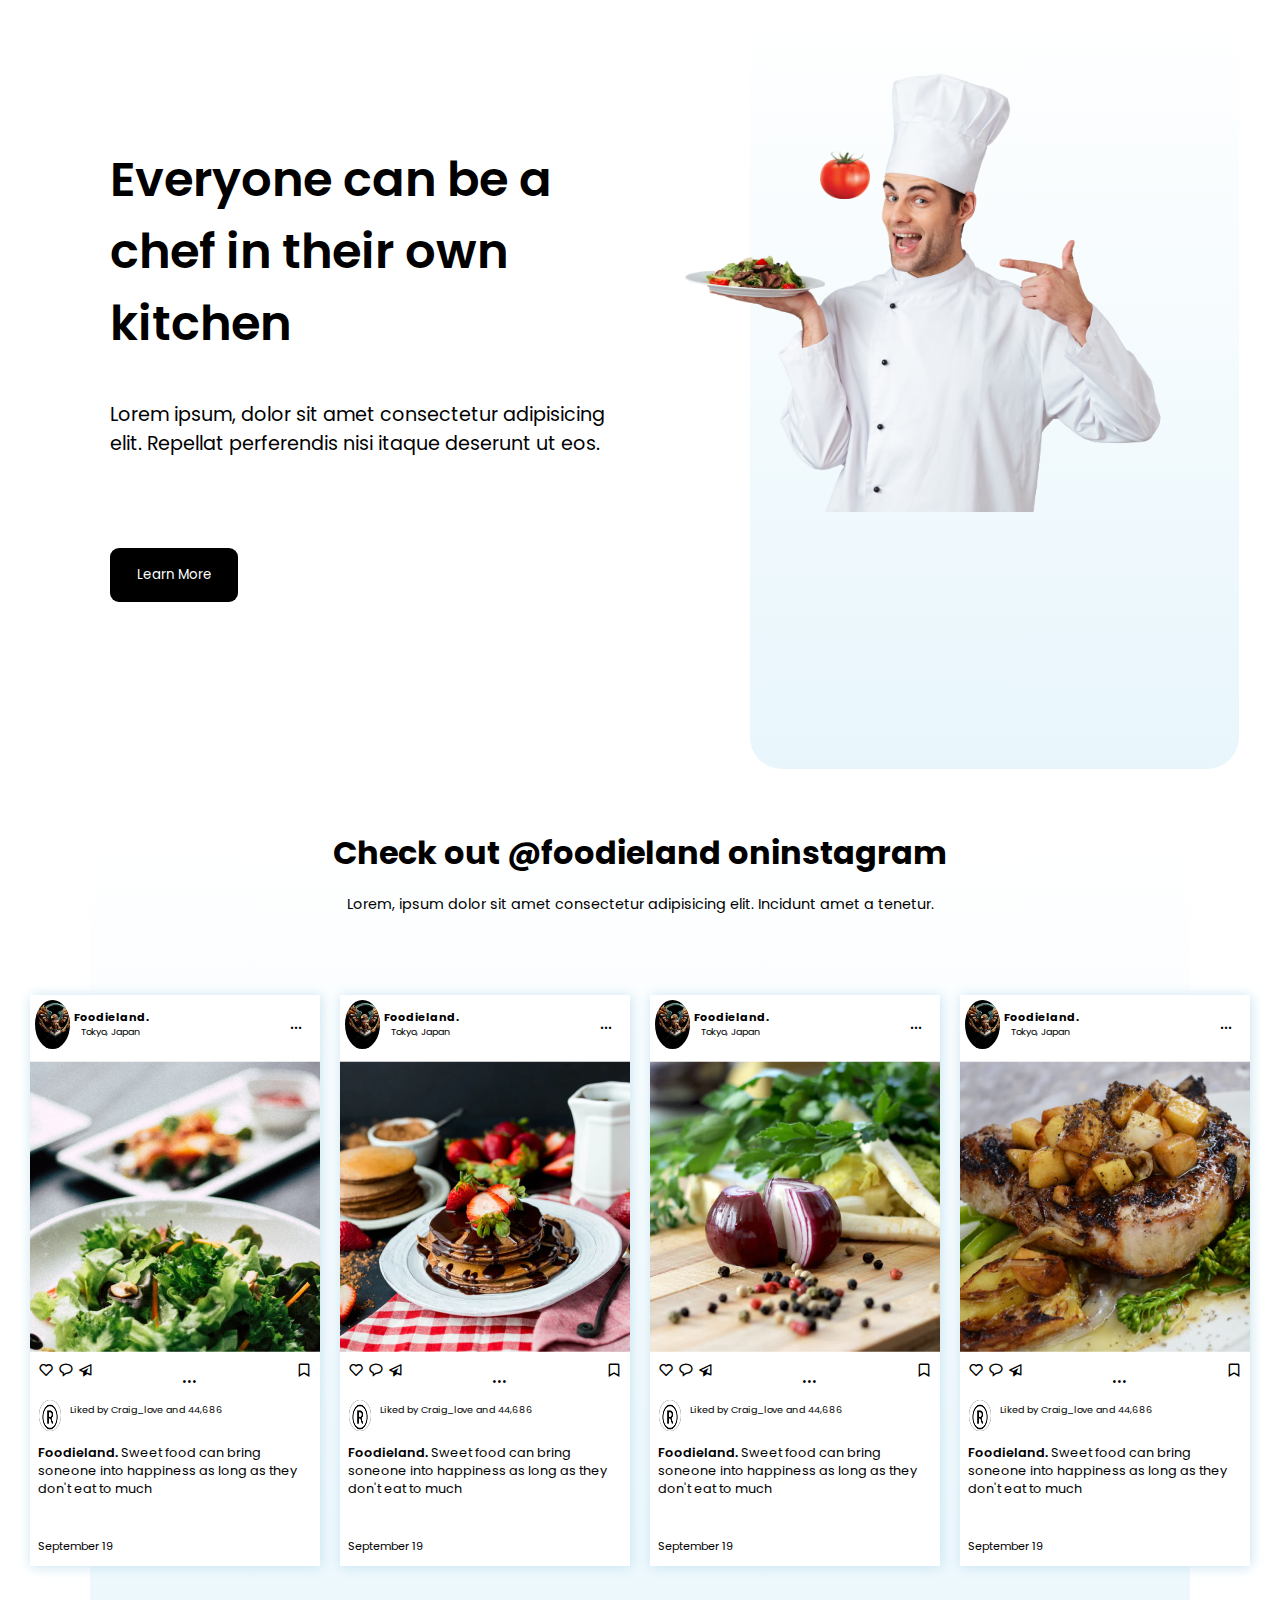
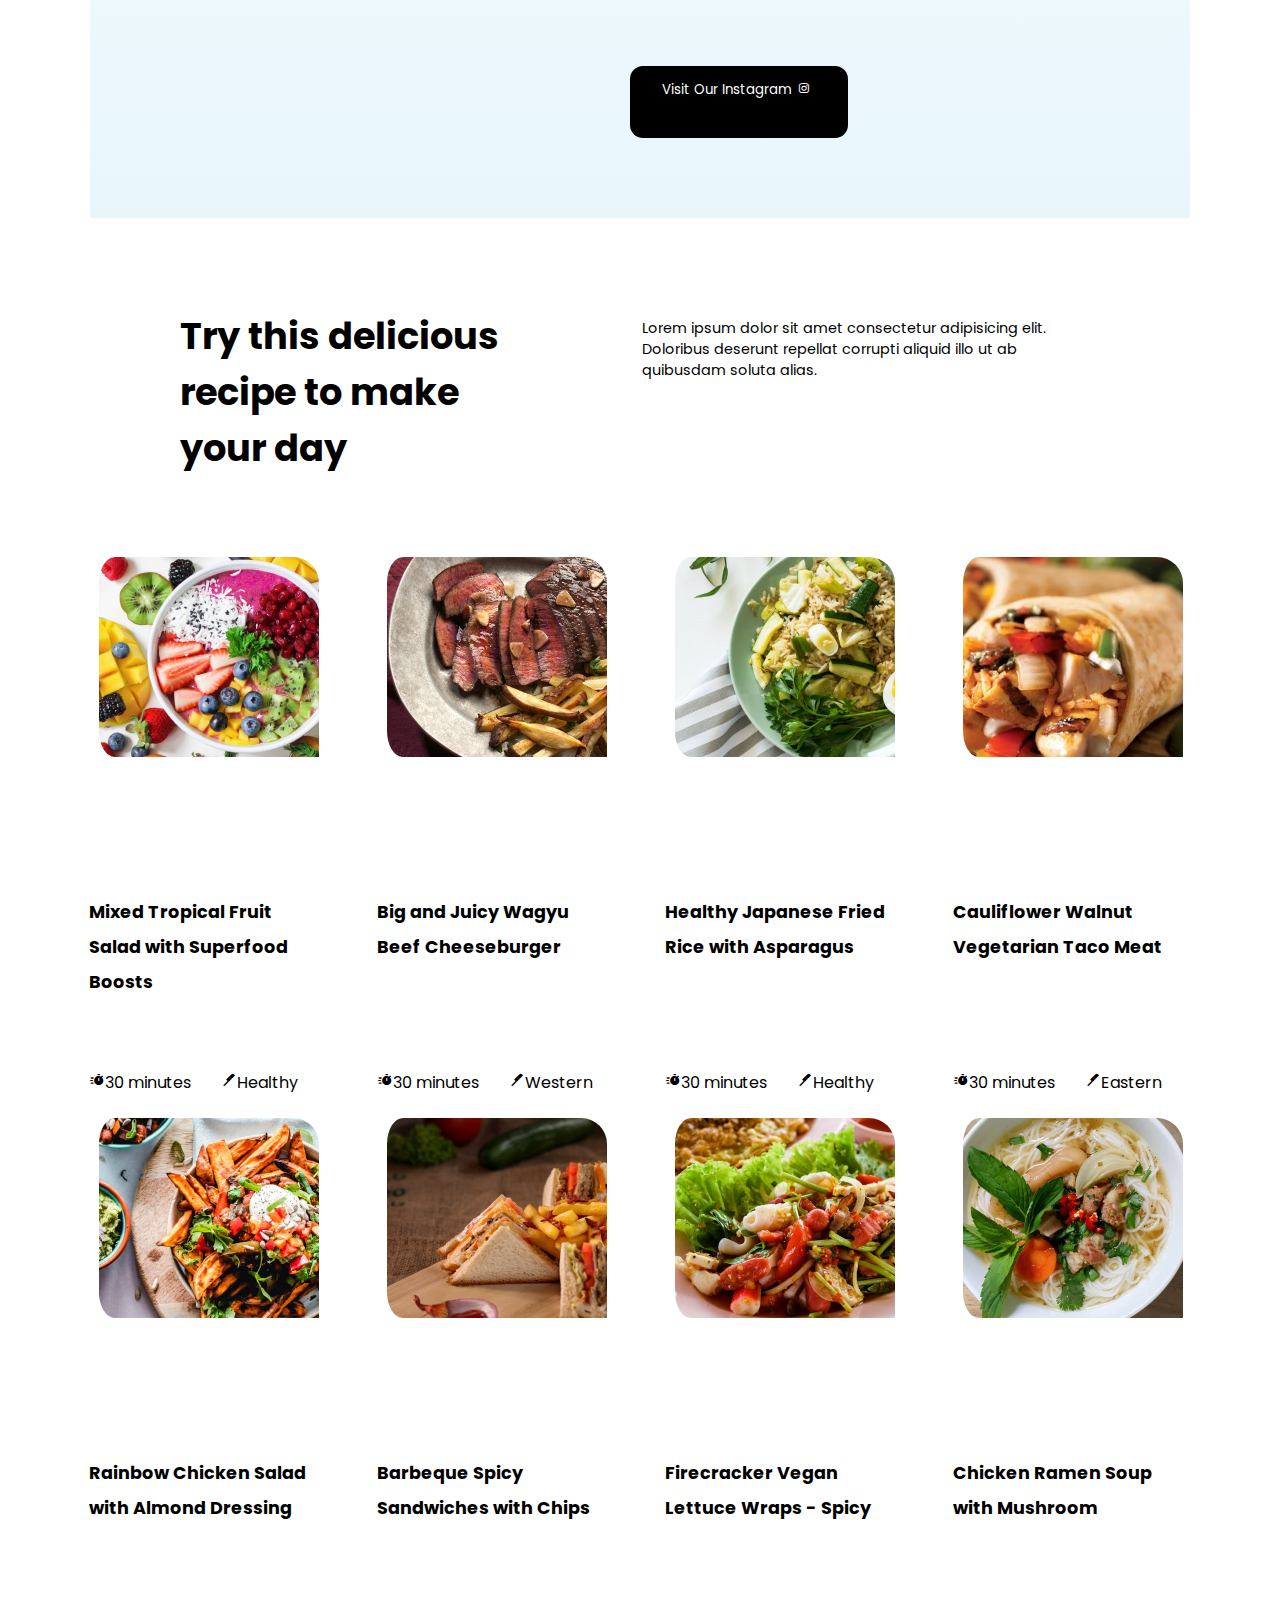
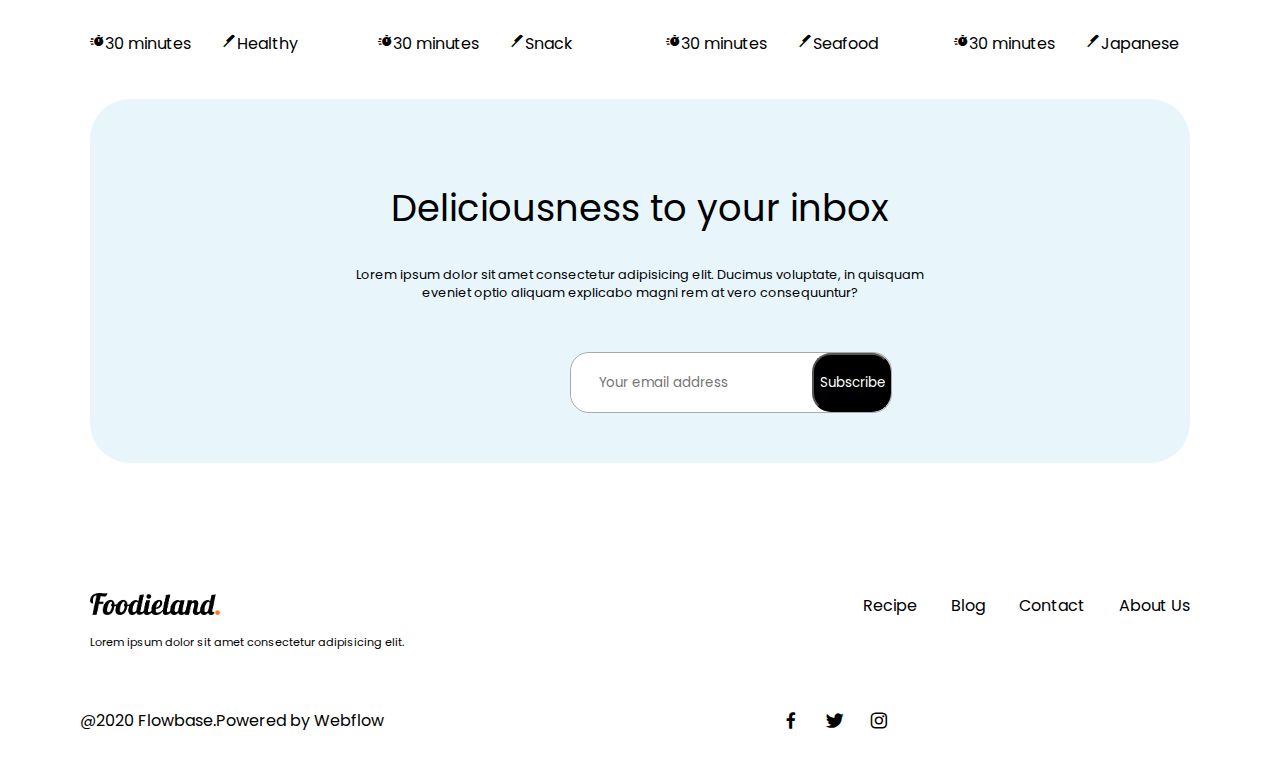
==== commit a5d915b8: "Add files via upload" ====
--- a/index.html
+++ b/index.html
@@ -1,705 +1,710 @@
 <!DOCTYPE html>
 <html lang="en">
-<head>
-    <meta charset="UTF-8">
-    <meta name="viewport" content="width=device-width, initial-scale=1.0">
-    <!-- boxicon --> 
-    <link href='https://unpkg.com/boxicons@2.1.4/css/boxicons.min.css' rel='stylesheet'>
-
-    <!-- google Fonts -->
-    <link rel="preconnect" href="https://fonts.googleapis.com">
-    <link rel="preconnect" href="https://fonts.gstatic.com" crossorigin>
-    <link href="https://fonts.googleapis.com/css2?family=Poppins:ital,wght@0,100;0,200;0,300;0,400;0,500;0,600;0,700;0,800;0,900;1,100;1,200;1,300;1,400;1,500;1,600;1,700;1,800;1,900&display=swap" rel="stylesheet">
-    <!-- title -->
-    <title>FoodieLand</title>
-    <!-- CSS -->
-     <link rel="stylesheet" href="CSS/style.css">
-</head>
-<body>
-    <nav class="header navbar">
-        <div class="logo f-logo">
-            <a href="#"><img  src="images/logo.png" alt=""></a>
-        </div>
-        <div class="nav-links">
-            <!-- <ul class="sidebar">
-                <li class="home" ><a href="#">Home</a></li>
-                <li class="home"><a href="#">Recipe</a></li>
-                <li class="home"><a href="#">Blog</a></li>
-                <li class="home"><a href="#">Contact Us</a></li>
-                <li class="home"><a href="#">About Us</a></li>
-            </ul> -->
-            <ul>
-                <li class="home" ><a href="index.html">Home</a></li>
-                <li class="home"><a href="recipe.html">Recipe</a></li>
-                <li class="home"><a href="blog.html">Blog</a></li>
-                <li class="home"><a href="contact.html">Contact Us</a></li>
-                <li class="home"><a href="recipedetails.html">About Us</a></li>
-            </ul>
+    <head>
+        <meta charset="UTF-8">
+        <meta name="viewport" content="width=device-width, initial-scale=1.0">
+        <!-- boxicon --> 
+        <link href='https://unpkg.com/boxicons@2.1.4/css/boxicons.min.css' rel='stylesheet'>
+
+        <!-- google Fonts -->
+        <link rel="preconnect" href="https://fonts.googleapis.com">
+        <link rel="preconnect" href="https://fonts.gstatic.com" crossorigin>
+        <link href="https://fonts.googleapis.com/css2?family=Poppins:ital,wght@0,100;0,200;0,300;0,400;0,500;0,600;0,700;0,800;0,900;1,100;1,200;1,300;1,400;1,500;1,600;1,700;1,800;1,900&display=swap" rel="stylesheet">
+        <!-- title -->
+        <title>FoodieLand</title> 
+        <!-- CSS -->
+        <link rel="stylesheet" href="CSS/style.css">
+        <!-- SCSS LINK --> 
+        <link rel="stylesheet" href="SCSS/style.css">
+    </head>
+    <body>
+        <nav class="header navbar">
             
-        </div>
-        <div class="socials">
-            <div class="Social-icon"><a href="#"><i class='bx bxl-facebook'></i></a></div>
-            <div class="Social-icon"><a href="#"><i class='bx bxl-twitter'></i></a></div>
-            <div class="Social-icon"><a href="#"><i class='bx bxl-instagram' ></i></a></div>
-        </div>
-        <div class="menu">
-            <i class='bx bx-menu'></i>
-        </div>
-        <div class="sidebar">
-
-        </div>
-    </nav>
-    <!-- NavBar Ends Here -->
-    <!-- Head Section Starts Here --> 
+            <div class="logo f-logo">
+                <a href="#"><img  src="images/logo.png" alt=""></a>
+            </div>
+            <div class="nav-links active" id="nav-links">
+                
+                <div class="hamburger-close">
+                    <i class='bx bx-x'></i>
+                </div>
+                    <a href="index.html">Home</a>
+                    <a href="recipe.html">Recipe</a>
+                    <a href="blog.html">Blog</a>
+                    <a href="contact.html">Contact Us</a>
+                   <a href="recipedetails.html">About Us</a>
+            </div>
+            <div class="socials">
+                <div class="Social-icon">
+                    <a href="#"><i class='bx bxl-facebook'></i></a></div>
+                <div class="Social-icon">
+                    <a href="#"><i class='bx bxl-twitter'></i></a>
+                </div>
+                <div class="Social-icon">
+                    <a href="#"><i class='bx bxl-instagram' ></i></a>
+                </div>
+            </div>
+            <div class="hamburger-open">
+                <i class='bx bx-menu' id="menu-icon"></i>
+            </div>
+            
+        </nav>
+        <!-- NavBar Ends Here -->
+
+        <!-- Head Section Starts Here --> 
     
-    <div class="head-section">
-        <div class="hand-baked-recipe">
-                    <img src="images/Badge.png" alt="hand baked recipe Badge">
-        </div>
-
-        <div class="header-image-text">
-            <div class="head-section-text">
-                <div class="hot-recipe">
-                    <button><div class="hot-list"><img style="width: 0.7vw;" src="images/Hot-Recipe.png" alt="Hot-Recipe list image"></div><p class="hot-word"><a href="#">Hot Recipe</a></p></button>
-                </div>
-                <div class="heading-text">
-                    <h1>Spicy delicious chicken wings</h1>
-                    <p>Lorem ipsum dolor sit amet consectetur adipisicing elit. Dolorem accusantium  eveniet culpa ipsam et officiis iusto numquam ea sint laborum.</p>
-                </div>
-                <div class="minutes-button">
-                    <button><i class='bx bxs-timer'></i> <p class="hot-word"><a href="#"> 30 Minutes</a></p></button>
-                    <button><i class='bx bx-knife' ></i> <p class="hot-word"><a href="#">Chicken</a></p></button>
-                </div>
-                <div class="profile"> 
-                    <div class="profile-layer">
-                        <div class="profile-img">
-                            <img src="images/hero-user.png" alt="User's Image">
-                        </div>
-                        <div class="profile-names">
-                            <h2>John Smith</h2>
-                            <p>15 March 2022</p>
-                        </div>
-                    </div>
-                    <div class="recipe-view">
-                        <button><p class="hot-word1"><a href="#">View Recipe</a></p><i class='bx bx-play-circle' ></i></button>
-                    </div>
-                </div>
-            </div> 
-            <div class="img">
-                <img src="images/hero-bg.png" alt="">
-            </div>
-        </div>
-    </div>
-
-
-    <!-- categories Section -->
-
-    <div class="categories">
-        <div class="categories-sub-header">
-            <h2 class="cat-header">Categories</h2>
-            <div class="view-categories">
-                <p><a href="#">View All Categories</a></p>
-            </div>
-        </div>
-        <div class="categories-grids">
-            <div class="cat-grids breakfast">
-                <img src="images/categories/category-one.png" alt="Image of a Bread">
-                <p><a href="#">Breakfast</a></p>
-            </div>
-            <div class="cat-grids vegan">
-                <img src="images/categories/category-two.png" alt=" Vegan Image">
-                <p><a href="#">Vegan</a></p>
-            </div>
-            <div class="cat-grids meat">
-                <img src="images/categories/category-three.png" alt="Meat Image">
-                <p><a href="#">Meat</a></p>
-            </div>
-            <div class="cat-grids dessert">
-                <img src="images/categories/category-four.png" alt="Dessert">
-                <p><a href="#">Dessert</a></p>
-            </div>
-            <div class="cat-grids lunch">
-                <img src="images/categories/category-five.png" alt="Lunch">
-                <p><a href="#">Lunch</a></p>
-            </div>
-            <div class="cat-grids chocolate">
-                <img src="images/categories/category-six.png" alt="chocolate Image">
-                <p><a href="#">Chocolate</a></p>
-            </div>
-        </div>
-    </div>
-
-    <!-- Simple-and-Testy Recipe Starts Here -->
-
-
-    <div class="simple-and-testy">
-        <div class="simple-recipe">
-            <h2>Simple and Testy Recipes</h2>
-            <p>Lorem ipsum dolor sit amet, consectetur adipisicing elit. Repellendus, culpa magnam. Incidunt <br> praesentium molestiae exercitationem.</p>
-        </div>
-        <div class="testy-recipe">
-            <div class="testy-grid">
-                <div class="testy-gd">
-                    <img src="images/Mask Group.png" alt="">
-                </div>
-                <div class="testy-text">
-                    <h2><a href="#">Big and Juicy Wagyu Beef Cheeseburger</a></h2>
-                </div>
-                <div class="time">
-                    <div class="flex-time">
-                        <i class='bx bxs-timer'></i>
-                        <p class="time-grid">30 minutes</p>  
-                    </div>
-                    <div class="flex-time">
-                        <i class='bx bx-knife' ></i>
-                        <p class="time-grid">Snack</p>
-                    </div>
-                </div>
-            </div>
-
-            <div class="testy-grid">
-                <div class="testy-gd">
-                    <img src="images/image 26-10.png" alt="">
-                </div>
-                <div class="testy-text">
-                    <h2><a href="#">Fresh Lime Roasted Salmon with Ginger Sauce</a></h2>
-                </div>
-                <div class="time">
-                    <div class="flex-time">
-                        <i class='bx bxs-timer'></i>
-                        <p class="time-grid">30 minutes</p>  
-                    </div>
-                    <div class="flex-time">
-                        <i class='bx bx-knife' ></i>
-                        <p class="time-grid">Fish</p>
-                    </div>
-                </div>
-            </div>
-
-            <div class="testy-grid">
-                <div class="testy-gd">
-                    <img src="images/image 26-13.png" alt="">
-                </div>
-                <div class="testy-text">
-                    <h2><a href="#">Strawberry Oatmeal Pancake withHoney Syrup</a></h2>
-                </div>
-                <div class="time">
-                    <div class="flex-time">
-                        <i class='bx bxs-timer'></i>
-                        <p class="time-grid">30 minutes</p>  
-                    </div>
-                    <div class="flex-time">
-                        <i class='bx bx-knife' ></i>
-                        <p class="time-grid">Breakfast</p>
-                    </div>
-                </div>
-            </div>
-
-            <div class="testy-grid">
-                <div class="testy-gd">
-                    <img src="images/image 26-9.png" alt="">
-                </div>
-                <div class="testy-text">
-                    <h2><a href="#">Fresh and Healthy Mixed Mayonnaise Salad</a></h2>
-                </div>
-                <div class="time">
-                    <div class="flex-time">
-                        <i class='bx bxs-timer'></i>
-                        <p class="time-grid">30 minutes</p>  
-                    </div>
-                    <div class="flex-time">
-                        <i class='bx bx-knife' ></i>
-                        <p class="time-grid">Healthy</p>
-                    </div>
-                </div>
-            </div>
-
-            <div class="testy-grid">
-                <div class="testy-gd">
-                    <img src="images/image 26-12.png" alt="">
-                </div>
-                <div class="testy-text">
-                    <h2><a href="#">Chicken Meatballs with Cream Cheese</a></h2>
-                </div>
-                <div class="time">
-                    <div class="flex-time">
-                        <i class='bx bxs-timer'></i>
-                        <p class="time-grid">30 minutes</p>  
-                    </div>
-                    <div class="flex-time">
-                        <i class='bx bx-knife' ></i>
-                        <p class="time-grid">Meat</p>
-                    </div>
-                </div>
-            </div>
-
-            <div class="testy-grid1">
-                <div class="testy-gd1">
-                    <img src="images/Ads.png" alt="">
-                </div>
-            </div>
-
-            <div class="testy-grid">
-                <div class="testy-gd">
-                    <img src="images/image 26-8.png" alt="">
-                </div>
-                <div class="testy-text">
-                    <h2><a href="#">Fruity Pancake with Orange & Blueberry</a></h2>
-                </div>
-                <div class="time">
-                    <div class="flex-time">
-                        <i class='bx bxs-timer'></i>
-                        <p class="time-grid">30 minutes</p>  
-                    </div>
-                    <div class="flex-time">
-                        <i class='bx bx-knife' ></i>
-                        <p class="time-grid">Sweet</p>
-                    </div>
-                </div>
-            </div>
-
-            <div class="testy-grid">
-                <div class="testy-gd">
-                    <img src="images/image 26-11.png" alt="">
-                </div>
-                <div class="testy-text">
-                    <h2><a href="#">The Best Easy One Pot Chicken and Rice</a></h2>
-                </div>
-                <div class="time">
-                    <div class="flex-time">
-                        <i class='bx bxs-timer'></i>
-                        <p class="time-grid">30 minutes</p>  
-                    </div>
-                    <div class="flex-time">
-                        <i class='bx bx-knife' ></i>
-                        <p class="time-grid">Snack</p>
-                    </div>
-                </div>
-            </div>
-
-            <div class="testy-grid">
-                <div class="testy-gd">
-                    <img src="images/image 26-14.png" alt="">
-                </div>
-                <div class="testy-text">
-                    <h2><a href="#">The Creamiest Creamy Chicken and Bacon Pasta</a></h2>
-                </div>
-                <div class="time">
-                    <div class="flex-time">
-                        <i class='bx bxs-timer'></i>
-                        <p class="time-grid">30 minutes</p>  
-                    </div>
-                    <div class="flex-time">
-                        <i class='bx bx-knife' ></i>
-                        <p class="time-grid">Noodle</p>
-                    </div>
-                </div>
-            </div>
-        </div>
-    </div>
-
-    <!-- Chef Section Starts Here -->
-
-    <div class="chef">
-        <div class="chef-text">
-            <h2 class="chef-head-text">Everyone can be a chef in their own kitchen</h2>
-            <p class="chef-p">Lorem ipsum, dolor sit amet consectetur adipisicing elit. Repellat perferendis nisi itaque deserunt ut eos.</p>
-            <button>Learn More</button>
-        </div>
-        <div class="chef-img">
-            <img class="hover-chef-food foodie1" src="images/categories/category-three.png" width="80vw" alt="">
-            <img class="hover-chef-food foodie2" src="images/categories/category-two.png" width="80vw" alt="">
-            <img class="hover-chef-food foodie3"  src="images/categories/category-eight.png" width="50vw" alt="">
-            <img class="hover-chef-food foodie4" src="images/categories/category-seven.png" width="50vw" alt="">
-            <div class="img-of-chef">
-                <img src="images/portrait-happy-male-chef-dressed-uniform 1.png" alt="">
-            </div>
-        </div>
-    </div>
-<!-- Chef Section Ends Here -->
-
-<!-- Foodie land on Instagram Section Starts Here -->
-    <div class="instagram">
-        <div class="inst-header">
-            <h2 class="insta-heade-text">Check out @foodieland oninstagram</h2>
-            <p class="inst-body-text">Lorem, ipsum dolor sit amet consectetur adipisicing elit. Incidunt amet a tenetur.</p>
-        </div>
-        <div class="insta-page">
-            <div class="page">
-                <div class="insta-profile">
-                    <div class="insta-pic-user">
-                        <div class="insta-pics"><img src="images/categories/pngtree-flying-eagle.png" width="50px" alt="user Pics"></div>
-                        <div class="insta-username">
-                            <h2>Foodieland.</h2>
-                            <p>Tokyo, Japan</p>
-                        </div>
-                    </div>
-                    <div class="dots"><p>...</p></div>
-                </div>
-                <div class="inst-img">
-                    <img src="images/Rectangle.png" alt="Food image">
-                </div>
-                <div class="insta-icons">
-                    <div class="social-icons">
-                        <a href="#"><i class='bx bx-heart'></i></a>
-                        <a href="#"><i class='bx bx-message-rounded'></i></a>
-                        <a href="#"><i class='bx bx-paper-plane' ></i></a>
-                    </div>
-                    <div class="new-dots">
-                        <!-- this is temporal  -->
-                        <p>...</p>
-                    </div>
-                    <div class="share">
-                        <a href="#"><i class='bx bx-bookmark'></i></a>
-                    </div>
-                </div>
-                <div class="insta-comments">
-                    <div class="users-likes">
-                        <div class="users-pic1"><img src="images/categories/registered-trademark.jpg" width="40vw" alt=""></div>
-                        <div class="users-liking"><p>Liked by Craig_love and 44,686</p></div>
-                    </div>
-                    <div class="comment">
-                        <p><span>Foodieland.</span> Sweet food can bring soneone into happiness as long as they don't eat to much</p>
-                    </div>
-                    <div class="date">
-                        <p>September 19</p>
-                    </div>
-                </div>
-            </div>
-            <div class="page">
-                <div class="insta-profile">
-                    <div class="insta-pic-user">
-                        <div class="insta-pics"><img src="images/categories/pngtree-flying-eagle.png" width="50px" alt="user Pics"></div>
-                        <div class="insta-username">
-                            <h2>Foodieland.</h2>
-                            <p>Tokyo, Japan</p>
-                        </div>
-                    </div>
-                    <div class="dots"><p>...</p></div>
-                </div>
-                <div class="inst-img">
-                    <img src="images/Rectangle-1.png" alt="Food image">
-                </div>
-                <div class="insta-icons">
-                    <div class="social-icons">
-                        <a href="#"><i class='bx bx-heart'></i></a>
-                        <a href="#"><i class='bx bx-message-rounded'></i></a>
-                        <a href="#"><i class='bx bx-paper-plane' ></i></a>
-                    </div>
-                    <div class="new-dots">
-                        <!-- this is temporal  -->
-                        <p>...</p>
-                    </div>
-                    <div class="share">
-                        <a href="#"><i class='bx bx-bookmark'></i></a>
-                    </div>
-                </div>
-                <div class="insta-comments">
-                    <div class="users-likes">
-                        <div class="users-pic1"><img src="images/categories/registered-trademark.jpg" width="40vw" alt=""></div>
-                        <div class="users-liking"><p>Liked by Craig_love and 44,686</p></div>
-                    </div>
-                    <div class="comment">
-                        <p><span>Foodieland.</span> Sweet food can bring soneone into happiness as long as they don't eat to much</p>
-                    </div>
-                    <div class="date">
-                        <p>September 19</p>
-                    </div>
-                </div>
-            </div>
-            <div class="page">
-                <div class="insta-profile">
-                    <div class="insta-pic-user">
-                        <div class="insta-pics"><img src="images/categories/pngtree-flying-eagle.png" width="50px" alt="user Pics"></div>
-                        <div class="insta-username">
-                            <h2>Foodieland.</h2>
-                            <p>Tokyo, Japan</p>
-                        </div>
-                    </div>
-                    <div class="dots"><p>...</p></div>
-                </div>
-                <div class="inst-img">
-                    <img src="images/Rectangle-2.png" alt="Food image">
-                </div>
-                <div class="insta-icons">
-                    <div class="social-icons">
-                        <a href="#"><i class='bx bx-heart'></i></a>
-                        <a href="#"><i class='bx bx-message-rounded'></i></a>
-                        <a href="#"><i class='bx bx-paper-plane' ></i></a>
-                    </div>
-                    <div class="new-dots">
-                        <!-- this is temporal  -->
-                        <p>...</p>
-                    </div>
-                    <div class="share">
-                        <a href="#"><i class='bx bx-bookmark'></i></a>
-                    </div>
-                </div>
-                <div class="insta-comments">
-                    <div class="users-likes">
-                        <div class="users-pic1"><img src="images/categories/registered-trademark.jpg" width="40vw" alt=""></div>
-                        <div class="users-liking"><p>Liked by Craig_love and 44,686</p></div>
-                    </div>
-                    <div class="comment">
-                        <p><span>Foodieland.</span> Sweet food can bring soneone into happiness as long as they don't eat to much</p>
-                    </div>
-                    <div class="date">
-                        <p>September 19</p>
-                    </div>
-                </div>
-            </div>
-            <div class="page">
-                <div class="insta-profile">
-                    <div class="insta-pic-user">
-                        <div class="insta-pics"><img src="images/categories/pngtree-flying-eagle.png" width="50px" alt="user Pics"></div>
-                        <div class="insta-username">
-                            <h2>Foodieland.</h2>
-                            <p>Tokyo, Japan</p>
-                        </div>
-                    </div>
-                    <div class="dots"><p>...</p></div>
-                </div>
-                <div class="inst-img">
-                    <img src="images/Rectangle-3.png" alt="Food image">
-                </div>
-                <div class="insta-icons">
-                    <div class="social-icons">
-                        <a href="#"><i class='bx bx-heart'></i></a>
-                        <a href="#"><i class='bx bx-message-rounded'></i></a>
-                        <a href="#"><i class='bx bx-paper-plane' ></i></a>
-                    </div>
-                    <div class="new-dots">
-                        <!-- this is temporal  -->
-                        <p>...</p>
-                    </div>
-                    <div class="share">
-                        <a href="#"><i class='bx bx-bookmark'></i></a>
-                    </div>
-                </div>
-                <div class="insta-comments">
-                    <div class="users-likes">
-                        <div class="users-pic1"><img src="images/categories/registered-trademark.jpg" width="40vw" alt=""></div>
-                        <div class="users-liking"><p>Liked by <span>Craig_love and 44,686</span></p></div>
-                    </div>
-                    <div class="comment">
-                        <p><span>Foodieland.</span> Sweet food can bring soneone into happiness as long as they don't eat to much</p>
-                    </div>
-                    <div class="date">
-                        <p>September 19</p>
-                    </div>
-                </div>
-            </div>
-        </div>
-        <div class="instagram-visit-link">
-            <button><p>Visit Our Instagram</p><i class='bx bxl-instagram' ></i></button>
-        </div>
-    </div>
-    <!-- Foodie land on Instagram Section Ends Here -->
-
-    <!-- delicious-recipe Section Starts Here -->
-
-    <div class="delicious-rep">
-        <div class="delicious-recipe">
-            <h2>Try this delicious recipe to make your day</h2>
-            <p>Lorem ipsum dolor sit amet consectetur adipisicing elit. Doloribus deserunt repellat corrupti aliquid illo ut ab quibusdam soluta alias.</p>
-        </div>
-        <div class="recipe-images">
-            <div class="delicious-view">
-                <div class="view-delicious">
-                    <img src="images/image 26.png" alt="">
-                </div>
-                <div class="testy-word">
-                    <h2><a href="#">Mixed Tropical Fruit Salad with Superfood Boosts</a></h2>
-                </div>
-                <div class="time-flexing">
-                    <div class="flex-timer">
-                        <i class='bx bxs-timer'></i>
-                        <p class="time-grid">30 minutes</p>  
-                    </div>
-                    <div class="flex-timer">
-                        <i class='bx bx-knife' ></i>
-                        <p class="time-grid">Healthy</p>
-                    </div>
-                </div>
-            </div>
-            <div class="delicious-view">
-                <div class="view-delicious">
-                    <img src="images/image 26-2.png" alt="">
-                </div>
-                <div class="testy-word">
-                    <h2><a href="#">Big and Juicy Wagyu Beef Cheeseburger</a></h2>
-                </div>
-                <div class="time-flexing">
-                    <div class="flex-timer">
-                        <i class='bx bxs-timer'></i>
-                        <p class="time-grid">30 minutes</p>  
-                    </div>
-                    <div class="flex-timer">
-                        <i class='bx bx-knife' ></i>
-                        <p class="time-grid">Western</p>
-                    </div>
-                </div>
-            </div>
-            <div class="delicious-view">
-                <div class="view-delicious">
-                    <img src="images/image 26-4.png" alt="">
-                </div>
-                <div class="testy-word">
-                    <h2><a href="#">Healthy Japanese Fried Rice with Asparagus</a></h2>
-                </div>
-                <div class="time-flexing">
-                    <div class="flex-timer">
-                        <i class='bx bxs-timer'></i>
-                        <p class="time-grid">30 minutes</p>  
-                    </div>
-                    <div class="flex-timer">
-                        <i class='bx bx-knife' ></i>
-                        <p class="time-grid">Healthy</p>
-                    </div>
-                </div>
-            </div>
-            <div class="delicious-view">
-                <div class="view-delicious">
-                    <img src="images/image 26-6.png" alt="">
-                </div>
-                <div class="testy-word">
-                    <h2><a href="#">Cauliflower Walnut Vegetarian Taco Meat</a></h2>
-                </div>
-                <div class="time-flexing">
-                    <div class="flex-timer">
-                        <i class='bx bxs-timer'></i>
-                        <p class="time-grid">30 minutes</p>  
-                    </div>
-                    <div class="flex-timer">
-                        <i class='bx bx-knife' ></i>
-                        <p class="time-grid">Eastern</p>
-                    </div>
-                </div>
-            </div>
-            <div class="delicious-view">
-                <div class="view-delicious">
-                    <img src="images/image 26-1.png" alt="">
-                </div>
-                <div class="testy-word">
-                    <h2><a href="#">Rainbow Chicken Salad with Almond Dressing</a></h2>
-                </div>
-                <div class="time-flexing">
-                    <div class="flex-timer">
-                        <i class='bx bxs-timer'></i>
-                        <p class="time-grid">30 minutes</p>  
-                    </div>
-                    <div class="flex-timer">
-                        <i class='bx bx-knife' ></i>
-                        <p class="time-grid">Healthy</p>
-                    </div>
-                </div>
-            </div>
-            <div class="delicious-view">
-                <div class="view-delicious">
-                    <img src="images/image 26-3.png" alt="">
-                </div>
-                <div class="testy-word">
-                    <h2><a href="#">Barbeque Spicy Sandwiches with Chips</a></h2>
-                </div>
-                <div class="time-flexing">
-                    <div class="flex-timer">
-                        <i class='bx bxs-timer'></i>
-                        <p class="time-grid">30 minutes</p>  
-                    </div>
-                    <div class="flex-timer">
-                        <i class='bx bx-knife' ></i>
-                        <p class="time-grid">Snack</p>
-                    </div>
-                </div>
-            </div>
-            <div class="delicious-view">
-                <div class="view-delicious">
-                    <img src="images/image 26-5.png" alt="">
-                </div>
-                <div class="testy-word">
-                    <h2><a href="#">Firecracker Vegan Lettuce Wraps - Spicy</a></h2>
-                </div>
-                <div class="time-flexing">
-                    <div class="flex-timer">
-                        <i class='bx bxs-timer'></i>
-                        <p class="time-grid">30 minutes</p>  
-                    </div>
-                    <div class="flex-timer">
-                        <i class='bx bx-knife' ></i>
-                        <p class="time-grid">Seafood</p>
-                    </div>
-                </div>
-            </div>
-            <div class="delicious-view">
-                <div class="view-delicious">
-                    <img src="images/image 26-7.png" alt="">
-                </div>
-                <div class="testy-word">
-                    <h2><a href="#">Chicken Ramen Soup with Mushroom</a></h2>
-                </div>
-                <div class="time-flexing">
-                    <div class="flex-timer">
-                        <i class='bx bxs-timer'></i>
-                        <p class="time-grid">30 minutes</p>  
-                    </div>
-                    <div class="flex-timer">
-                        <i class='bx bx-knife' ></i>
-                        <p class="time-grid">Japanese</p>
-                    </div>
-                </div>
-            </div>
-        </div>
-    </div>
-
-    <!-- delicious-recipe Section Ends Here -->
-
-    <!-- Inbox Deliciousness Section Starts Here -->
-
-    <div class="inbox-delicious">
-        <div class="inbox-text">
-            <h2>Deliciousness to your inbox</h2>
-            <p>Lorem ipsum dolor sit amet consectetur adipisicing elit. Ducimus voluptate, in quisquam <br> eveniet optio aliquam explicabo magni rem at vero consequuntur?</p>
-        </div>
-        <form class="delicious-email">
-            <input type="email" name="email" placeholder="Your email address" id="email">
-            <button>Subscribe</button>
-        </form>
-    </div>
-
-    <!-- Inbox Deliciousness Section Ends Here -->
-
-    <!-- Footer Starts Here -->
-
-    <div class="footer">
-
-        <div class="footer-logo">
-            <img width="130vw" src="images/logo.png" alt="Logo image">
-            <p>Lorem ipsum dolor sit amet consectetur adipisicing elit.</p>
-        </div>
-        <div class="links">
-            <a href="recipe.html">Recipe</a>
-            <a href="blog.html">Blog</a>
-            <a href="contact.html">Contact</a>
-            <a href="recipedetails.html">About Us</a>
-        </div>
-    </div>
-
-    <!-- copyright -->
-    <div class="copyright">
-        <div class="copy1">
-             
-        </div>
-        <div class="copy1">
-            <p>@2020 Flowbase.Powered by <span>Webflow</span></p>
-        </div>
-        <div class="socials d-icon">
-            <div class="Social-icon"><a href="#"><i class='bx bxl-facebook'></i></a></div>
-            <div class="Social-icon"><a href="#"><i class='bx bxl-twitter'></i></a></div>
-            <div class="Social-icon "><a href="#"><i class='bx bxl-instagram' ></i></a></div>
-        </div>
-    </div>
-
-    <!-- Javascript -->
-     <script src="JS/script.js"></script>
-</body>
+        <div class="head-section">
+            
+
+            <div class="header-image-text">
+                <img  class="hand-baked-recipe" src="images/Badge.png" alt="hand baked recipe Badge">
+                <div class="head-section-text">
+                    <div class="hot-recipe">
+                        <button><div class="hot-list"><img style="width: 1vw;" src="images/Hot-Recipe.png" alt="Hot-Recipe list image"></div><p class="hot-word"><a href="#">Hot Recipe</a></p></button>
+                    </div>
+                    <div class="heading-text">
+                        <h1>Spicy delicious chicken wings</h1>
+                        <p>Lorem ipsum dolor sit amet consectetur adipisicing elit. Dolorem accusantium  eveniet culpa  ipsam et officiis<br> iusto numquam ea sint laborum.</p>
+                    </div>
+                    <div class="minutes-button">
+                        <button><i class='bx bxs-timer'></i> <p class="hot-word"><a href="#"> 30 Minutes</a></p></button>
+                        <button><i class='bx bx-knife' ></i> <p class="hot-word"><a href="#">Chicken</a></p></button>
+                    </div> 
+                    <div class="profile"> 
+                        <div class="profile-layer layer-prok1">
+                            <div class="profile-img">
+                                <img src="images/hero-user.png" alt="User's Image">
+                            </div>
+                            <div class="profile-names">
+                                <h2>John Smith</h2>
+                                <p>15 March 2022</p>
+                            </div>
+                        </div>
+                        <div class="recipe-view">
+                            <button><p class="hot-word1"><a href="#">View Recipe</a></p><i class='bx bx-play-circle' ></i></button>
+                        </div>
+                    </div>
+                </div> 
+                <div class="img">
+                    <img src="images/hero-bg.png" alt="">
+                </div>
+            </div>
+        </div>
+
+        <!-- Head Section Ends Here -->
+         
+        <!-- categories Section --> 
+
+        <div class="categories">
+            <div class="categories-sub-header"> 
+                <h2 class="cat-header">Categories</h2>
+                <div class="view-categories">
+                    <p><a href="#">View All Categories</a></p>
+                </div>
+            </div>
+            <div class="categories-grids">
+                <div class="cat-grids breakfast">
+                    <img class="image-pics" src="images/categories/category-one.png" alt="Image of a Bread">
+                    <p><a href="#">Breakfast</a></p>
+                </div>
+                <div class="cat-grids vegan">
+                    <img class="image-pics" src="images/categories/category-two.png" alt=" Vegan Image">
+                    <p><a href="#">Vegan</a></p>
+                </div>
+                <div class="cat-grids meat">
+                    <img class="image-pics" src="images/categories/category-three.png" alt="Meat Image">
+                    <p><a href="#">Meat</a></p>
+                </div>
+                <div class="cat-grids dessert">
+                    <img class="image-pics" src="images/categories/category-four.png" alt="Dessert">
+                    <p><a href="#">Dessert</a></p>
+                </div>
+                <div class="cat-grids lunch">
+                    <img class="image-pics" src="images/categories/category-five.png" alt="Lunch">
+                    <p><a href="#">Lunch</a></p>
+                </div>
+                <div class="cat-grids chocolate">
+                    <img class="image-pics" src="images/categories/category-six.png" alt="chocolate Image">
+                    <p><a href="#">Chocolate</a></p>
+                </div>
+            </div>
+        </div>
+
+        <!-- categories Section Ends Here -->
+
+        <!-- Simple-and-Testy Recipe Starts Here -->
+
+
+        <div class="simple-and-testy">
+            <div class="simple-recipe">
+                <h2>Simple and Testy Recipes</h2>
+                <p>Lorem ipsum dolor sit amet, consectetur adipisicing elit. Repellendus, culpa magnam. Incidunt <br> praesentium molestiae exercitationem.</p>
+            </div>
+            <div class="testy-recipe">
+                <div class="testy-grid">
+                    <div class="testy-gd">
+                        <img src="images/Mask Group.png" alt="">
+                    </div>
+                    <div class="testy-text">
+                        <h2><a href="#">Big and Juicy Wagyu Beef Cheeseburger</a></h2>
+                    </div>
+                    <div class="time">
+                        <div class="flex-time">
+                            <i class='bx bxs-timer'></i>
+                            <p class="time-grid">30 minutes</p>  
+                        </div>
+                        <div class="flex-time">
+                            <i class='bx bx-knife' ></i>
+                            <p class="time-grid">Snack</p>
+                        </div>
+                    </div>
+                </div>
+
+                <div class="testy-grid">
+                    <div class="testy-gd">
+                        <img src="images/image 26-10.png" alt="">
+                    </div>
+                    <div class="testy-text">
+                        <h2><a href="#">Fresh Lime Roasted Salmon with Ginger Sauce</a></h2>
+                    </div>
+                    <div class="time">
+                        <div class="flex-time">
+                            <i class='bx bxs-timer'></i>
+                            <p class="time-grid">30 minutes</p>  
+                        </div>
+                        <div class="flex-time">
+                            <i class='bx bx-knife' ></i>
+                            <p class="time-grid">Fish</p>
+                        </div>
+                    </div>
+                </div>
+
+                <div class="testy-grid">
+                    <div class="testy-gd">
+                        <img src="images/image 26-13.png" alt="">
+                    </div>
+                    <div class="testy-text">
+                        <h2><a href="#">Strawberry Oatmeal Pancake withHoney Syrup</a></h2>
+                    </div>
+                    <div class="time">
+                        <div class="flex-time">
+                            <i class='bx bxs-timer'></i>
+                            <p class="time-grid">30 minutes</p>  
+                        </div>
+                        <div class="flex-time">
+                            <i class='bx bx-knife' ></i>
+                            <p class="time-grid">Breakfast</p>
+                        </div>
+                    </div>
+                </div>
+
+                <div class="testy-grid">
+                    <div class="testy-gd">
+                        <img src="images/image 26-9.png" alt="">
+                    </div>
+                    <div class="testy-text">
+                        <h2><a href="#">Fresh and Healthy Mixed Mayonnaise Salad</a></h2>
+                    </div>
+                    <div class="time">
+                        <div class="flex-time">
+                            <i class='bx bxs-timer'></i>
+                            <p class="time-grid">30 minutes</p>  
+                        </div>
+                        <div class="flex-time">
+                            <i class='bx bx-knife' ></i>
+                            <p class="time-grid">Healthy</p>
+                        </div>
+                    </div>
+                </div>
+
+                <div class="testy-grid">
+                    <div class="testy-gd">
+                        <img src="images/image 26-12.png" alt="">
+                    </div>
+                    <div class="testy-text">
+                        <h2><a href="#">Chicken Meatballs with Cream Cheese</a></h2>
+                    </div>
+                    <div class="time">
+                        <div class="flex-time">
+                            <i class='bx bxs-timer'></i>
+                            <p class="time-grid">30 minutes</p>  
+                        </div>
+                        <div class="flex-time">
+                            <i class='bx bx-knife' ></i>
+                            <p class="time-grid">Meat</p>
+                        </div>
+                    </div>
+                </div>
+
+                <div class="testy-grid1 testy-gd1">
+                    <div class="testy-gd1">
+                        <img src="images/Ads.png" alt="">
+                    </div>
+                </div>
+
+                <div class="testy-grid">
+                    <div class="testy-gd">
+                        <img src="images/image 26-8.png" alt="">
+                    </div>
+                    <div class="testy-text">
+                        <h2><a href="#">Fruity Pancake with Orange & Blueberry</a></h2>
+                    </div>
+                    <div class="time">
+                        <div class="flex-time">
+                            <i class='bx bxs-timer'></i>
+                            <p class="time-grid">30 minutes</p>  
+                        </div>
+                        <div class="flex-time">
+                            <i class='bx bx-knife' ></i>
+                            <p class="time-grid">Sweet</p>
+                        </div>
+                    </div>
+                </div>
+
+                <div class="testy-grid">
+                    <div class="testy-gd">
+                        <img src="images/image 26-11.png" alt="">
+                    </div>
+                    <div class="testy-text">
+                        <h2><a href="#">The Best Easy One Pot Chicken and Rice</a></h2>
+                    </div>
+                    <div class="time">
+                        <div class="flex-time">
+                            <i class='bx bxs-timer'></i>
+                            <p class="time-grid">30 minutes</p>  
+                        </div>
+                        <div class="flex-time">
+                            <i class='bx bx-knife' ></i>
+                            <p class="time-grid">Snack</p>
+                        </div>
+                    </div>
+                </div>
+
+                <div class="testy-grid">
+                    <div class="testy-gd">
+                        <img src="images/image 26-14.png" alt="">
+                    </div>
+                    <div class="testy-text">
+                        <h2><a href="#">The Creamiest Creamy Chicken and Bacon Pasta</a></h2>
+                    </div>
+                    <div class="time">
+                        <div class="flex-time">
+                            <i class='bx bxs-timer'></i>
+                            <p class="time-grid">30 minutes</p>  
+                        </div>
+                        <div class="flex-time">
+                            <i class='bx bx-knife' ></i>
+                            <p class="time-grid">Noodle</p>
+                        </div>
+                    </div>
+                </div>
+            </div>
+        </div>
+
+        <!-- Simple-and-Testy Recipe Ends Here -->
+    
+        <!-- Chef Section Starts Here -->
+
+        <div class="chef">
+            <div class="chef-text">
+                <h2 class="chef-head-text">Everyone can be a chef in their own kitchen</h2>
+                <p class="chef-p">Lorem ipsum, dolor sit amet consectetur adipisicing elit. Repellat perferendis nisi itaque deserunt ut eos.</p>
+                <button>Learn More</button>
+            </div>
+            <div class="chef-img">
+                <img class="hover-chef-food foodie1" src="images/categories/category-three.png" width="80vw" alt="">
+                <img class="hover-chef-food foodie2" src="images/categories/category-two.png" width="80vw" alt="">
+                <img class="hover-chef-food foodie3"  src="images/categories/category-eight.png" width="50vw" alt="">
+                <img class="hover-chef-food foodie4" src="images/categories/category-seven.png" width="50vw" alt="">
+                <div class="img-of-chef">
+                    <img src="images/portrait-happy-male-chef-dressed-uniform 1.png" alt="">
+                </div>
+            </div>
+        </div>
+        <!-- Chef Section Ends Here -->
+
+        <!-- Foodie land on Instagram Section Starts Here -->
+        <div class="instagram">
+            <div class="inst-header">
+                <h2 class="insta-heade-text">Check out @foodieland oninstagram</h2>
+                <p class="inst-body-text">Lorem, ipsum dolor sit amet consectetur adipisicing elit. Incidunt amet a tenetur.</p>
+            </div>
+            <div class="insta-page">
+                <div class="page">
+                    <div class="insta-profile">
+                        <div class="insta-pic-user">
+                            <div class="insta-pics"><img src="images/categories/pngtree-flying-eagle.png" width="50px" alt="user Pics"></div>
+                            <div class="insta-username">
+                                <h2>Foodieland.</h2>
+                                <p>Tokyo, Japan</p>
+                            </div>
+                        </div>
+                        <div class="dots"><p>...</p></div>
+                    </div>
+                    <div class="inst-img">
+                        <img src="images/Rectangle.png" alt="Food image">
+                    </div>
+                    <div class="insta-icons">
+                        <div class="social-icons">
+                            <a href="#"><i class='bx bx-heart'></i></a>
+                            <a href="#"><i class='bx bx-message-rounded'></i></a>
+                            <a href="#"><i class='bx bx-paper-plane' ></i></a>
+                        </div>
+                        <div class="new-dots">
+                            <!-- this is temporal  -->
+                            <p>...</p>
+                        </div>
+                        <div class="share">
+                            <a href="#"><i class='bx bx-bookmark'></i></a>
+                        </div>
+                    </div>
+                    <div class="insta-comments">
+                        <div class="users-likes">
+                            <div class="users-pic1"><img src="images/categories/registered-trademark.jpg" width="40vw" alt=""></div>
+                            <div class="users-liking"><p>Liked by Craig_love and 44,686</p></div>
+                        </div>
+                        <div class="comment">
+                            <p><span>Foodieland.</span> Sweet food can bring soneone into happiness as long as they don't eat to much</p>
+                        </div>
+                        <div class="date">
+                            <p>September 19</p>
+                        </div>
+                    </div>
+                </div>
+                <div class="page">
+                    <div class="insta-profile">
+                        <div class="insta-pic-user">
+                            <div class="insta-pics"><img src="images/categories/pngtree-flying-eagle.png" width="50px" alt="user Pics"></div>
+                            <div class="insta-username">
+                                <h2>Foodieland.</h2>
+                                <p>Tokyo, Japan</p>
+                            </div>
+                        </div>
+                        <div class="dots"><p>...</p></div>
+                    </div>
+                    <div class="inst-img">
+                        <img src="images/Rectangle-1.png" alt="Food image">
+                    </div>
+                    <div class="insta-icons">
+                        <div class="social-icons">
+                            <a href="#"><i class='bx bx-heart'></i></a>
+                            <a href="#"><i class='bx bx-message-rounded'></i></a>
+                            <a href="#"><i class='bx bx-paper-plane' ></i></a>
+                        </div>
+                        <div class="new-dots">
+                            <!-- this is temporal  -->
+                            <p>...</p>
+                        </div>
+                        <div class="share">
+                            <a href="#"><i class='bx bx-bookmark'></i></a>
+                        </div>
+                    </div>
+                    <div class="insta-comments">
+                        <div class="users-likes">
+                            <div class="users-pic1"><img src="images/categories/registered-trademark.jpg" width="40vw" alt=""></div>
+                            <div class="users-liking"><p>Liked by Craig_love and 44,686</p></div>
+                        </div>
+                        <div class="comment">
+                            <p><span>Foodieland.</span> Sweet food can bring soneone into happiness as long as they don't eat to much</p>
+                        </div>
+                        <div class="date">
+                            <p>September 19</p>
+                        </div>
+                    </div>
+                </div>
+                <div class="page">
+                    <div class="insta-profile">
+                        <div class="insta-pic-user">
+                            <div class="insta-pics"><img src="images/categories/pngtree-flying-eagle.png" width="50px" alt="user Pics"></div>
+                            <div class="insta-username">
+                                <h2>Foodieland.</h2>
+                                <p>Tokyo, Japan</p>
+                            </div>
+                        </div>
+                        <div class="dots"><p>...</p></div>
+                    </div>
+                    <div class="inst-img">
+                        <img src="images/Rectangle-2.png" alt="Food image">
+                    </div>
+                    <div class="insta-icons">
+                        <div class="social-icons">
+                            <a href="#"><i class='bx bx-heart'></i></a>
+                            <a href="#"><i class='bx bx-message-rounded'></i></a>
+                            <a href="#"><i class='bx bx-paper-plane' ></i></a>
+                        </div>
+                        <div class="new-dots">
+                            <!-- this is temporal  -->
+                            <p>...</p>
+                        </div>
+                        <div class="share">
+                            <a href="#"><i class='bx bx-bookmark'></i></a>
+                        </div>
+                    </div>
+                    <div class="insta-comments">
+                        <div class="users-likes">
+                            <div class="users-pic1"><img src="images/categories/registered-trademark.jpg" width="40vw" alt=""></div>
+                            <div class="users-liking"><p>Liked by Craig_love and 44,686</p></div>
+                        </div>
+                        <div class="comment">
+                            <p><span>Foodieland.</span> Sweet food can bring soneone into happiness as long as they don't eat to much</p>
+                        </div>
+                        <div class="date">
+                            <p>September 19</p>
+                        </div>
+                    </div>
+                </div>
+                <div class="page">
+                    <div class="insta-profile">
+                        <div class="insta-pic-user">
+                            <div class="insta-pics"><img src="images/categories/pngtree-flying-eagle.png" width="50px" alt="user Pics"></div>
+                            <div class="insta-username">
+                                <h2>Foodieland.</h2>
+                                <p>Tokyo, Japan</p>
+                            </div>
+                        </div>
+                        <div class="dots"><p>...</p></div>
+                    </div>
+                    <div class="inst-img">
+                        <img src="images/Rectangle-3.png" alt="Food image">
+                    </div>
+                    <div class="insta-icons">
+                        <div class="social-icons">
+                            <a href="#"><i class='bx bx-heart'></i></a>
+                            <a href="#"><i class='bx bx-message-rounded'></i></a>
+                            <a href="#"><i class='bx bx-paper-plane' ></i></a>
+                        </div>
+                        <div class="new-dots">
+                            <!-- this is temporal  -->
+                            <p>...</p>
+                        </div>
+                        <div class="share">
+                            <a href="#"><i class='bx bx-bookmark'></i></a>
+                        </div>
+                    </div>
+                    <div class="insta-comments">
+                        <div class="users-likes">
+                            <div class="users-pic1"><img src="images/categories/registered-trademark.jpg" width="40vw" alt=""></div>
+                            <div class="users-liking"><p>Liked by <span>Craig_love and 44,686</span></p></div>
+                        </div>
+                        <div class="comment">
+                            <p><span>Foodieland.</span> Sweet food can bring soneone into happiness as long as they don't eat to much</p>
+                        </div>
+                        <div class="date">
+                            <p>September 19</p>
+                        </div>
+                    </div>
+                </div>
+            </div>
+            <div class="instagram-visit-link">
+                <button><p>Visit Our Instagram</p><i class='bx bxl-instagram' ></i></button>
+            </div>
+        </div>
+        <!-- Foodie land on Instagram Section Ends Here -->
+
+        <!-- delicious-recipe Section Starts Here -->
+
+        <div class="delicious-rep">
+            <div class="delicious-recipe">
+                <h2>Try this delicious recipe to make your day</h2>
+                <p>Lorem ipsum dolor sit amet consectetur adipisicing elit. Doloribus deserunt repellat corrupti aliquid illo ut ab quibusdam soluta alias.</p>
+            </div>
+            <div class="recipe-images">
+                <div class="delicious-view">
+                    <div class="view-delicious">
+                        <img src="images/image 26.png" alt="">
+                    </div>
+                    <div class="testy-word">
+                        <h2><a href="#">Mixed Tropical Fruit Salad with Superfood Boosts</a></h2>
+                    </div>
+                    <div class="time-flexing">
+                        <div class="flex-timer">
+                            <i class='bx bxs-timer'></i>
+                            <p class="time-grid">30 minutes</p>  
+                        </div>
+                        <div class="flex-timer">
+                            <i class='bx bx-knife' ></i>
+                            <p class="time-grid">Healthy</p>
+                        </div>
+                    </div>
+                </div>
+                <div class="delicious-view">
+                    <div class="view-delicious">
+                        <img src="images/image 26-2.png" alt="">
+                    </div>
+                    <div class="testy-word">
+                        <h2><a href="#">Big and Juicy Wagyu Beef Cheeseburger</a></h2>
+                    </div>
+                    <div class="time-flexing">
+                        <div class="flex-timer">
+                            <i class='bx bxs-timer'></i>
+                            <p class="time-grid">30 minutes</p>  
+                        </div>
+                        <div class="flex-timer">
+                            <i class='bx bx-knife' ></i>
+                            <p class="time-grid">Western</p>
+                        </div>
+                    </div>
+                </div>
+                <div class="delicious-view">
+                    <div class="view-delicious">
+                        <img src="images/image 26-4.png" alt="">
+                    </div>
+                    <div class="testy-word">
+                        <h2><a href="#">Healthy Japanese Fried Rice with Asparagus</a></h2>
+                    </div>
+                    <div class="time-flexing">
+                        <div class="flex-timer">
+                            <i class='bx bxs-timer'></i>
+                            <p class="time-grid">30 minutes</p>  
+                        </div>
+                        <div class="flex-timer">
+                            <i class='bx bx-knife' ></i>
+                            <p class="time-grid">Healthy</p>
+                        </div>
+                    </div>
+                </div>
+                <div class="delicious-view">
+                    <div class="view-delicious">
+                        <img src="images/image 26-6.png" alt="">
+                    </div>
+                    <div class="testy-word">
+                        <h2><a href="#">Cauliflower Walnut Vegetarian Taco Meat</a></h2>
+                    </div>
+                    <div class="time-flexing">
+                        <div class="flex-timer">
+                            <i class='bx bxs-timer'></i>
+                            <p class="time-grid">30 minutes</p>  
+                        </div>
+                        <div class="flex-timer">
+                            <i class='bx bx-knife' ></i>
+                            <p class="time-grid">Eastern</p>
+                        </div>
+                    </div>
+                </div>
+                <div class="delicious-view">
+                    <div class="view-delicious">
+                        <img src="images/image 26-1.png" alt="">
+                    </div>
+                    <div class="testy-word">
+                        <h2><a href="#">Rainbow Chicken Salad with Almond Dressing</a></h2>
+                    </div>
+                    <div class="time-flexing">
+                        <div class="flex-timer">
+                            <i class='bx bxs-timer'></i>
+                            <p class="time-grid">30 minutes</p>  
+                        </div>
+                        <div class="flex-timer">
+                            <i class='bx bx-knife' ></i>
+                            <p class="time-grid">Healthy</p>
+                        </div>
+                    </div>
+                </div>
+                <div class="delicious-view">
+                    <div class="view-delicious">
+                        <img src="images/image 26-3.png" alt="">
+                    </div>
+                    <div class="testy-word">
+                        <h2><a href="#">Barbeque Spicy Sandwiches with Chips</a></h2>
+                    </div>
+                    <div class="time-flexing">
+                        <div class="flex-timer">
+                            <i class='bx bxs-timer'></i>
+                            <p class="time-grid">30 minutes</p>  
+                        </div>
+                        <div class="flex-timer">
+                            <i class='bx bx-knife' ></i>
+                            <p class="time-grid">Snack</p>
+                        </div>
+                    </div>
+                </div>
+                <div class="delicious-view">
+                    <div class="view-delicious">
+                        <img src="images/image 26-5.png" alt="">
+                    </div>
+                    <div class="testy-word">
+                        <h2><a href="#">Firecracker Vegan Lettuce Wraps - Spicy</a></h2>
+                    </div>
+                    <div class="time-flexing">
+                        <div class="flex-timer">
+                            <i class='bx bxs-timer'></i>
+                            <p class="time-grid">30 minutes</p>  
+                        </div>
+                        <div class="flex-timer">
+                            <i class='bx bx-knife' ></i>
+                            <p class="time-grid">Seafood</p>
+                        </div>
+                    </div>
+                </div>
+                <div class="delicious-view">
+                    <div class="view-delicious">
+                        <img src="images/image 26-7.png" alt="">
+                    </div>
+                    <div class="testy-word">
+                        <h2><a href="#">Chicken Ramen Soup with Mushroom</a></h2>
+                    </div>
+                    <div class="time-flexing">
+                        <div class="flex-timer">
+                            <i class='bx bxs-timer'></i>
+                            <p class="time-grid">30 minutes</p>  
+                        </div>
+                        <div class="flex-timer">
+                            <i class='bx bx-knife' ></i>
+                            <p class="time-grid">Japanese</p>
+                        </div>
+                    </div>
+                </div>
+            </div>
+        </div>
+
+        <!-- delicious-recipe Section Ends Here -->
+
+        <!-- Inbox Deliciousness Section Starts Here -->
+
+        <div class="inbox-delicious">
+            <div class="inbox-text">
+                <h2>Deliciousness to your inbox</h2>
+                <p>Lorem ipsum dolor sit amet consectetur adipisicing elit. Ducimus voluptate, in quisquam <br> eveniet optio aliquam explicabo magni rem at vero consequuntur?</p>
+            </div>
+            <form class="delicious-email">
+                <input type="email" name="email" placeholder="      Your email address" id="email">
+                <button>Subscribe</button>
+            </form>
+        </div>
+
+        <!-- Inbox Deliciousness Section Ends Here -->
+
+        <!-- Footer Starts Here -->
+
+        <div class="footer">
+
+            <div class="footer-logo">
+                <img width="130vw" src="images/logo.png" alt="Logo image">
+                <p>Lorem ipsum dolor sit amet consectetur adipisicing elit.</p>
+            </div>
+            <div class="links">
+                <a href="recipe.html">Recipe</a>
+                <a href="blog.html">Blog</a>
+                <a href="contact.html">Contact</a>
+                <a href="recipedetails.html">About Us</a>
+            </div>
+        </div>
+
+        <!-- copyright -->
+        <div class="copyright">
+            <div class="copy1">
+                <p>@2020 Flowbase.Powered by <span>Webflow</span></p>
+            </div>
+            <div class="copy1">
+                <div class="socials d-icon">
+                    <div class="Social-icon"><a href="#"><i class='bx bxl-facebook'></i></a></div>
+                    <div class="Social-icon"><a href="#"><i class='bx bxl-twitter'></i></a></div>
+                    <div class="Social-icon "><a href="#"><i class='bx bxl-instagram' ></i></a></div>
+                </div>
+            </div>
+        </div>
+
+
+        <!-- Javascript -->
+        <script src="JS/script.js"></script>
+    </body>
 </html>--- a/CSS/style.css
+++ b/CSS/style.css
@@ -0,0 +1,1751 @@
+
+
+:root {
+    --lightblue: #e8f6fc;
+    --darker-blue: #8fddfe;
+    --lightgreen: #f3f4f0;
+    --vegan: #f4f9f0;
+    --meat: #fcf1f0;
+    --dessert: #fffbf4;
+    --lunch: #f4f4f4;
+    --chocolate: #f5f5f5;
+    --web-flow: #f69487; 
+} 
+
+*{
+  font-family: "Poppins", serif; 
+}
+ 
+body {
+    margin: 0; 
+    padding: 0;
+    font-weight: 400;
+    font-style: normal;
+    box-sizing: border-box;
+}
+
+nav{
+    display: flex;
+    justify-content: space-around;
+    padding: 1em 1em;
+    box-shadow: 1px 1px 4px #dedede;
+    z-index: 1;
+    position: relative;
+}
+
+.f-logo a img {
+    margin-top: 8px;
+    max-width: 13vw;
+}
+
+.nav-links {
+    display: flex;
+    padding: 1.2em 1em;
+    gap: 3em;
+}
+
+.nav-links  {
+    font-size: 1vmax;
+}
+
+
+.nav-links a {
+    text-decoration: none;
+    color: black;
+}
+
+.nav-links a:hover {
+    color:var(--darker-blue);
+}
+
+.socials {
+    display: flex;
+    padding: .4em 0 0 0;
+    gap: 1em;
+    font-size: 1.7vmax;
+}
+
+.socials a i {
+    color: black; 
+}
+
+.hamburger-open {
+    display: none;
+}
+
+.hamburger-close {
+    display: none;
+}
+
+@media (width <= 63em) {
+    .nav-links {
+        display: none;
+        flex-direction: column;
+        position: absolute;
+        padding-top:0.8px;
+        right: 0;
+        border-top: 3px solid #fff;
+        width: 40vmax;
+        height: 150vh;
+        gap: 5px;
+        background: var(--lightblue);
+        z-index: 999;
+        /* position: relative; */
+        transition: 250ms ease-in-out;
+    }
+    
+     .socials {
+        font-size: 1.8vmax;
+        margin-right: -9em;
+    }
+
+    .nav-links a {
+        font-size: 1rem;
+        padding: 1em;
+        box-shadow: 1px 0 5px #8fddfe;
+    }
+
+    .nav-links a:hover {
+        background-color: white;
+    }
+
+    .hamburger-open {
+        display: block;
+        padding-top: .1em;
+        margin-right: -5em;
+        font-size: 2.2vmax;
+    }
+
+    .hamburger-close {
+        display: block;
+        padding-top: .1em;
+        margin:0 0 15px 0;
+        font-size: 2.2vmax;
+    }
+
+    .active {
+        display: flex;
+    }
+}
+
+
+@media (width <= 40em) {
+    .f-logo a img {
+        max-width: 16vw;
+    }  
+
+    .nav-links a {
+        font-size: .8rem;
+    }
+
+    .hamburger-open {
+        padding-top: .19em;
+    }
+}
+
+/* NavBar Ends Here */
+
+
+/* Head Section Starts Here */
+
+.head-section {
+    margin: 30px 0 130px 0;
+}
+
+.header-image-text {
+    display: flex;
+    margin: 10px 90px;
+    position: relative;
+}
+
+.hand-baked-recipe {
+    position: absolute;
+    z-index: 1;
+    top: 20px;
+    margin: 0 0 0 635px;
+    width: 8vw;
+}
+
+
+/* header Image */
+
+.img img {
+    height: 40vmax;
+    border-radius: 0 40px 40px 0;
+    box-sizing: border-box;
+    display: block;
+}
+
+
+.head-section-text {
+    padding: 40px;
+    background-color: var(--lightblue);
+    border-radius: 40px 0 0 40px;
+    position: relative;
+}
+ 
+
+
+
+
+/* Header Text */
+
+.hot-recipe button, .minutes-button button {
+    width: 11vw;
+    height: 5vh;
+    display: flex;
+    justify-content: center;
+    gap: 8px;
+    border-radius: 20px;
+    border: 0;
+    outline: 0;
+    box-shadow: 1px 0 7px #8fddfebe;
+    background-color: white;
+}
+
+.head-section-text {
+    padding: 25px 30px 0 30px ;
+    border-radius:  30px 0 0 30px;
+    position: relative;
+    z-index: -3;
+}
+
+.hot-recipe img, .minutes-button i {
+    margin-top: 12px;
+}
+
+.hot-recipe img {
+    margin-top: 4.5px;
+}
+
+
+.hot-recipe a, .hot-word a {
+    color: black;
+    text-decoration: none;
+}
+
+.heading-text h1{
+    font-size: 3.2vmax;
+    margin:9px 4em -5px 0;
+}
+
+.heading-text p{
+    font-size: .8vw;
+    padding-right: 12em;
+    margin-bottom: 25px;
+}
+
+
+.hot-word {
+    font-size: .9vw;
+    margin-top: 8px;
+}
+
+.hot-recipe a, .hot-word a {
+    color: black;
+    text-decoration: none;
+}
+
+.minutes-button{
+    display: flex;
+    justify-content: flex-start;
+    gap: 18px;
+}
+
+ /* profile */
+
+ .profile {
+    display: flex;
+    justify-content: space-between;
+    margin: 98px 0 0 0;
+}
+
+.profile-layer {
+    display: flex;
+    gap: 10px;
+}
+
+.profile-names h2 {
+    font-size: 1vw;
+    margin-top: 3px;
+}
+
+.profile-names p {
+    font-size: 1vw;
+    margin-top: -7px;
+}
+
+.recipe-view button{
+    width: 12vw;
+    height: 5vh;
+    display: flex;
+    justify-content: center;
+    gap: 8px;
+    border-radius: 20px;
+    border: 0;
+    outline: 0;
+    background-color: black;
+    box-shadow: 1px 0 7px #191919be;
+} 
+
+.recipe-view button a {
+    color: white;
+    text-decoration: none;
+}
+
+.hot-word1 {
+    font-size: 1vw;
+    margin-top: 7.6px;
+}
+
+
+.recipe-view button i {
+    color: white;
+    font-size: 1.5vw;
+    margin-top: 8.8px;
+    
+}
+
+
+@media (width <= 82.6875em) {
+    .hand-baked-recipe {
+        position: absolute;
+        top: 20px;
+        margin: 0 0 0 40vmax;
+    }
+}
+
+
+
+@media (width <= 63em) {
+    .hand-baked-recipe {
+        display: none;
+    }
+
+    .nav-links {
+        position: absolute;
+        z-index: 999;
+    }
+
+    .hand-baked-recipe img {
+        width: 10vw;
+    }
+
+    .header-image-text {
+        margin: 10px 30px;
+    }
+
+    .img img {
+        display: block;
+        max-width: 47vw;
+        height: 49vw;
+        z-index: -3;
+        position: relative;
+        border-radius: 0  30px 30px 0;
+    }
+
+
+    .hot-recipe button, .minutes-button button {
+        width: 11vw;
+        height: 3vh;
+        display: flex;
+        justify-content: center;
+        gap: 8px;
+        border-radius: 20px;
+        border: 0;
+        outline: 0;
+        box-shadow: 1px 0 7px #8fddfebe;
+        background-color: white;
+    }
+
+    .head-section-text {
+        padding: 25px 30px 0 30px ;
+        border-radius:  30px 0 0 30px;
+        position: relative;
+        z-index: -3;
+    }
+
+    .hot-recipe img, .minutes-button i {
+        margin-top: 10px;
+    }
+
+    .hot-word {
+        margin-top: 12px;
+        font-size: 1.4vw;
+    }
+
+    .hot-recipe a, .hot-word a {
+        color: black;
+        text-decoration: none;
+    }
+
+    .heading-text h1{
+        font-size: clamp(21px, 4vw, 20%);
+        margin:9px 0 -5px 0;
+    }
+
+    .heading-text p{
+        font-size: .9vw;
+        padding-right: 3em;
+        margin-bottom: 25px;
+    }
+
+    .hot-word {
+        font-size: 1.2vw;
+        margin-top: 8px;
+    }
+
+    .hot-recipe a, .hot-word a {
+        color: black;
+        text-decoration: none;
+    }
+
+    .minutes-button{
+        display: flex;
+        justify-content: start;
+        gap: 18px;
+    }
+
+    /* profile */
+
+    .profile {
+        display: flex;
+        justify-content: space-between;
+        margin: 28px 0 0 0;
+    }
+
+    .profile-layer {
+        display: flex;
+        gap: 10px;
+    }
+
+    .profile-names h2 {
+        font-size: 1.3vw;
+        margin-top: 3px;
+    }
+
+    .profile-names p {
+        font-size: 1.4vw;
+        margin-top: -3px;
+    }
+
+    .recipe-view button{
+        width: 12vw;
+        height: 3vh;
+        display: flex;
+        justify-content: center;
+        gap: 8px;
+        border-radius: 20px;
+        border: 0;
+        outline: 0;
+        background-color: black;
+        box-shadow: 1px 0 7px #191919be;
+    } 
+
+    .recipe-view button a {
+        color: white;
+        text-decoration: none;
+    }
+
+    .hot-word1 {
+        font-size: 1vw;
+        margin-top: 7.6px;
+    }
+
+
+    .recipe-view button i {
+        color: white;
+        font-size: 1.5vw;
+        margin-top: 8.8px;
+        
+    }
+}
+
+@media (width <= 50em) {
+    .hand-baked-recipe {
+        margin: 0 0 0 28vmax;
+    }
+
+}
+
+@media (width <= 40em) {
+    .head-section {
+        margin: 30px 0 20px 0;
+    }
+
+    .hand-baked-recipe {
+       display: none;
+    } 
+
+    .header-image-text {
+        flex-wrap: wrap;
+        margin: 10px 12px;
+    }
+    .layer-prok1 {
+        justify-content: center;
+    }
+   
+     .img img {
+        max-width: 100%;
+        height: auto;
+        border-radius: 0 0 15px 15px;
+    }
+
+    .head-section-text {
+        padding: 30px 30px 20px 30px ;
+        border-radius:  0;
+    }
+   
+    .hot-recipe button, .minutes-button button {
+        width: 35vw;
+        height: 6vh;
+        display: flex;
+        justify-content: center;
+        gap: 8px;
+        border-radius: 20px;
+        border: 0;
+        outline: 0;
+        box-shadow: 1px 0 7px #8fddfebe;
+        background-color: white;
+    }
+
+    .hot-recipe img, .minutes-button i {
+        margin-top: 16px;
+    }
+
+    .hot-word {
+        font-size: 3vw;
+    }
+
+    .heading-text h1{
+        font-size: 9vw;
+        text-align: center;
+        margin:3px 0 -5px 0;
+    }
+
+    .heading-text p{
+        font-size: 2.2vw;
+        text-align: center;
+    }
+
+    /* profile */
+
+    .profile {
+        margin: 40px 0 0 0;
+    }
+
+    .profile-names h2 {
+        font-size: 2.3vw;
+    }
+
+    .profile-names p {
+        font-size: 2.4vw;
+    }
+
+
+    .recipe-view button{
+        width: 35vw;
+        height: 5vh;
+    } 
+
+    .recipe-view button a {
+        color: white;
+        text-decoration: none;
+    }
+
+    .hot-word1 {
+        font-size: 3vw;
+        margin-top: 7.6px;
+    }
+
+
+    .recipe-view button i {
+        color: white;
+        font-size: 3.5vw;
+        margin-top: 8.8px;
+        
+    }
+}
+
+@media (width <= 25em) {
+    .hot-recipe button, .minutes-button button {
+        width: 30vw;
+        height: 5vh;
+    }
+
+    .hot-recipe img, .minutes-button i {
+        margin-top: 5px;
+    }
+
+    .hot-word {
+        margin-top: 5.4px;
+        font-size: 3vw;
+    }
+
+    .hot-word1 {
+        margin-top: 4px;
+    }
+
+
+    .recipe-view button i {
+        margin-top: 6px;
+        
+    }
+}
+
+/* Head Section Ends Here */
+
+
+/* Categories Section Starts Here*/
+
+.categories {
+    margin: 160px 140px;
+    
+}
+
+.categories-sub-header {
+    display: flex;
+    justify-content: space-between;
+    margin-bottom: 40px;
+}
+
+.cat-header {
+    font-size: 2rem;
+}
+
+.view-categories {
+    background-color: var(--lightblue);
+    width: 10vw;
+    height: 6vh;
+    margin-top: 25px;
+    border-radius: 25px;
+}
+
+.view-categories p {
+    font-size: 0.7rem;
+    text-align: center;
+    padding-top: 3px;
+}
+
+.view-categories a{
+    text-decoration: none;
+    color: black;
+}
+.categories-grids {
+    display: flex;
+    justify-content: space-around;
+    flex-wrap: wrap;
+}
+
+.cat-grids {
+    text-align: center;
+    border-radius: 26px;
+    
+}
+
+.breakfast {
+    background-image: linear-gradient(white 60px, #f3f4f0);
+}
+
+.vegan {
+    background-image: linear-gradient(white 60px, #f4f9f0);
+}
+
+.meat {
+    background-image: linear-gradient(white 60px, #fcf1f0);
+}
+
+.dessert {
+    background-image: linear-gradient(white 60px, #fffbf4);
+}
+
+.lunch {
+    background-image: linear-gradient(white 60px, #f4f4f4);
+}
+
+.chocolate {
+    background-image: linear-gradient(white 60px, #f5f5f5);
+}
+
+.cat-grids img {
+    margin-left: 20px;
+    left: 90px;
+    border-radius: 26px  25px 0 0;
+}
+
+.cat-grids a {
+    text-decoration: none;
+    color: black;
+}
+
+
+@media (width <= 63em) { 
+    .categories {
+        margin: 60px 100px; 
+    }
+
+    .view-categories {
+        width: 25vw;
+        height: 5vh;
+        margin-top: 20px;
+    }
+
+    .view-categories p {
+        font-size: 0.9rem;
+    }
+
+    
+}
+
+@media (width <= 50em) {
+    
+    .cat-grids {
+        width: 22vw;
+        margin: 8px 2px;
+    }
+
+}
+
+@media (width <= 40em) {
+
+    .categories {
+        margin: 40px 10px; 
+    }
+
+    .cat-header {
+        font-size: 1.3rem;
+    }
+    
+    .view-categories {
+        width: 36vw;
+        height: 5.3vh;
+        margin-top: 10px;
+    }
+
+    .cat-grids {
+        width: 32vw;
+        margin: 8px 2px;
+    }
+
+    .cat-grids img {
+        width: 33vw;
+    }
+
+    .image-pics {
+        margin-left: -2em;
+    }
+
+    .view-categories p {
+        font-size: 0.6rem;
+    }
+
+}
+
+@media (width <= 30em) {
+    .cat-grids {
+        width: 40vw;
+    }
+
+    .image-pics {
+        margin:19px 0 0 -1em;
+    }
+}
+/* Categories Section Ends Here */
+
+/* Simple-and-Testy Recipe Starts Here */
+
+.simple-recipe {
+    text-align: center;
+}
+
+.simple-recipe h2 {
+    font-size: 2.5rem;
+    font-weight: 500;
+}
+
+.simple-recipe p {
+    font-size: 0.8rem;
+    margin-top: -20px;
+}
+
+.testy-recipe {
+    display: grid;
+    justify-content: center;
+    grid-template-columns: 1fr 1fr 1fr;
+    margin: 50px 110px;
+    gap: 30px 10px;
+}
+
+.testy-grid {
+    justify-content: center;
+    background-color: var(--lightblue);
+    width: 25vw;
+    height: 61vh;
+    border-radius: 21px;
+    padding: 0 20px;
+}
+
+.testy-gd {
+    width: 25vw;
+    height: 35vh;
+    border-radius: 26px;
+    overflow: hidden;
+}
+
+.testy-gd img {
+    display: block;
+    padding: 0 0 0 10px;
+    border-radius: 26px;
+}
+
+.testy-text a{
+    text-decoration: none;
+    color: black;
+}
+
+.time {
+    display: flex;
+    justify-content: flex-start;
+    gap: 30px;
+    margin-bottom: 10px;
+}
+
+.flex-time {
+    display: flex;
+}
+
+.flex-time i {
+    margin-top: 18px;
+}
+
+@media (width <= 63em) { 
+
+    .testy-recipe {
+        justify-content: center;
+        grid-template-columns: 1fr 1fr;
+        margin: 50px 30px;
+        gap: 20px 10px;
+    }
+
+    .testy-grid {
+        background-color: var(--lightblue);
+        width: 85%;
+        margin: 0 5px;
+        height: auto;
+        justify-content: center;
+    }
+
+    .testy-gd {
+        width: 38vw;
+        height: 30vh;
+    }
+    
+    .testy-gd1 {
+        display: none;
+    }
+
+    .testy-text h2 {
+        text-align: center;
+    }
+    .time {
+        justify-content: center;
+    }
+}
+
+@media (width <= 40em) { 
+    .testy-recipe {
+        grid-template-columns: 1fr;
+        margin: 50px 20px;
+    }
+
+    .testy-grid {
+        width: 90%;
+        height: auto;
+        margin: 0 auto;
+    }
+
+    .testy-gd {
+        width: 80vw;
+        height: auto;
+        border-radius: 26px;
+        overflow: hidden;
+    }
+
+    .testy-gd img {
+        display: block;
+        padding: 0 0 0 10px;
+        border-radius: 26px;
+        width: 78vw;
+    }
+
+    .simple-recipe h2 {
+        font-size: 1.8rem;
+        font-weight: 700;
+    }
+    
+    .simple-recipe p {
+        font-size: 0.8rem;
+        padding: 0 30px;
+    }
+
+}
+
+/* Simple-and-Testy Recipe Ends Here */
+
+/* Chef Section Starts Here */
+
+.chef {
+    display: flex;
+    justify-content: center;
+    margin: 30px 100px;
+}
+
+.chef-text {
+    padding: 10px 10px;
+}
+
+.chef-text h2 {
+    font-size: 3rem;
+    font-weight: 600;
+    font-family: "Poppins", serif; 
+    padding-right: 40px;
+    margin: 130px 0 0 0;
+}
+
+.chef-text p {
+    font-size: 1.2rem;
+    margin: 40px 45px 90px 0;
+}
+
+.chef-text button {
+    width: 10vw;
+    height: 6vh;
+    border: none;
+    border-radius: 9px;
+    background-color: black;
+    color: white;
+}
+
+.hover-chef-food {
+    position: absolute;
+    z-index: 1;
+    left: 880px;
+    top: 3100px;
+}
+
+.foodie2 {
+    left: 1320px;
+    top: 3290px;
+}
+
+.foodie3 {
+    left: 820px;
+    top: 3350px;
+}
+
+.foodie4 {
+    left: 1190px;
+    top: 3100px;
+}
+.chef-img {
+    border-radius: 32px;
+    width: 68vw;
+    height: 85vh;
+}
+
+.img-of-chef {
+    border-radius: 32px;
+    position: relative;
+    width: 38.2vw;
+    height: 85vh;
+    right: -58.9px;
+    background-image: linear-gradient(white,#e8f6fc);
+}
+
+.img-of-chef img {
+    display: block;
+    right: 30px;
+    width: 39vw;
+    top: 56px;
+    left: -80px;
+    position: absolute;
+}
+
+@media (width <= 70em) {
+    .hover-chef-food {
+        position: absolute;
+        z-index: 1;
+        left: 880px;
+        top: 2870px;
+    }
+    
+    .foodie2 {
+        left: 1250px;
+        top: 3090px;
+    }
+    
+    .foodie3 {
+        left: 860px;
+        top: 3050px;
+    }
+    
+    .foodie4 {
+        left: 1190px;
+        top: 2900px;
+    }
+    .chef-img {
+        border-radius: 32px;
+        width: 68vw;
+        height: 85vh;
+    }
+
+}
+ 
+@media (width <= 63em) { 
+    .chef {
+        flex-wrap: wrap;
+        margin: 20px 30px;
+    }
+
+    .chef-text h2 {
+        text-align: center;
+        margin: 80px 0 0 0;
+        padding-right: 0;
+    }
+
+    .chef-text p {
+        font-size: 1.2rem;
+        text-align: center;
+        margin: 40px 45px;
+    }
+
+    .chef-text button {
+        margin-left: 250px;
+        width: 30vw;
+        height: 6vh;
+        font-size: 1.4rem;
+    }
+
+    .chef-img {
+        display: none;
+    }
+
+}
+
+@media (width <= 40em) { 
+
+    .chef {
+        margin: 20px 10px;
+    }
+
+    .chef-text p {
+        margin: 40px 15px;
+    }
+
+    .chef-text button {
+        margin-left: 95px;
+        width: 40vw;
+        font-size: 1.1rem;
+    }
+
+}
+/* Chef Section Ends Here */
+
+/* Foodie land on Instagram Section Starts Here */
+
+.instagram {
+    text-align: center;
+    margin-top: 120px;
+    margin: 60px 90px 60px 90px;
+    padding-bottom: 40px;
+    background-image: linear-gradient(white,#e8f6fc);
+}
+
+.inst-header h2{
+    font-size: 2rem;
+}
+
+.inst-header p{
+    font-size: 0.9rem;
+    margin: -10px;
+}
+
+.insta-page {
+    display: flex;
+    justify-content: center;
+    gap: 20px;
+    margin-top: 60px;
+    padding: 30px 60px;
+}
+.page {
+    background-color: white;
+    box-shadow: 1px 1px 12px #c6e3f0;
+}
+
+.insta-profile {
+    display: flex;
+    justify-content: space-between;
+    margin: 5px 18px 5px 5px;
+}
+
+.insta-pic-user {
+    display: flex;
+    gap: 4px;
+}
+
+.insta-pics {
+    border-radius: 50%;
+    width: 2.4vw;
+    height: 5vh;
+    padding: 2px;
+    background-color: black;
+    position: relative;
+    overflow: hidden;
+}
+
+.insta-pics img {
+    left: -5px;
+    top: -5px;
+    position: absolute;
+}
+
+.insta-username h2{
+    font-size: 0.7rem;
+    margin-bottom: -10px;
+}
+
+.insta-username p{
+    font-size: 0.6rem;
+}
+
+.dots {
+    font-size: 1.2rem;
+    margin: -11px 0 0 0;
+}
+
+.insta-icons {
+    display: flex;
+    justify-content: space-between;
+    margin: 0 8px 0 8px;
+}
+
+.social-icons a, .share a {
+    color: black;
+}
+.new-dots p {
+    margin: -1px 12px 0 0;
+    font-size: 1.4rem;
+}
+
+.users-likes {
+    display: flex;
+    justify-content: flex-start;
+    margin: 8px 0 0 0;
+}
+.users-pic1 {
+    border-radius: 50%;
+    width: 1.4vw;
+    height: 3vh;
+    padding: 2px;
+    background-color: black;
+    overflow: hidden;
+    position: relative;
+    margin:0 9px ;
+}
+
+.users-pic1 img {
+    width: 1.7vw;
+    height: 4vh;
+    left: 0;
+    top: -1px;
+    position: absolute;
+}
+
+.users-liking p {
+    font-size: 0.6rem;
+    margin: 3px 0 0 0;
+}
+
+.comment p{
+    text-align: left;
+    padding: 0 8px;
+    font-size: 0.8rem;
+    margin-bottom: 9px;
+}
+
+.comment p span{
+    font-weight: 600;
+}
+
+.date p {
+    margin-top: 40px;
+    font-size: 0.7rem;
+    text-align: left;
+    padding: 0 8px;
+}
+
+/* instagram-visit-link */
+
+.instagram-visit-link {
+    margin: 70px 540px 40px 540px;
+    text-align: center;
+    align-content: center;
+}
+
+.instagram-visit-link button {
+    width: 17vw;
+    height: 8vh;
+    border: none;
+    border-radius: 13px;
+    background-color: black;
+    color: white;
+    display: flex;
+    justify-content: center;
+    cursor: pointer;
+}
+
+.instagram-visit-link button i {
+    margin: 15px 6px;
+}
+
+@media (width <= 63em) {
+    .insta-page {
+        flex-wrap: wrap;
+        gap: 30px;
+        padding: 30px 60px;
+    }
+
+    .page {
+        justify-self: center;
+        width: 100%;
+        height: auto;
+    }
+
+    .insta-pics {
+        margin: 19px 5px 0 9px;
+        width: 4.4vw;
+        height: 3vh;
+    }
+    
+    .insta-username h2{
+        font-size: 1.1rem;
+        margin-bottom: -10px;
+    }
+    
+    .insta-username p{
+        font-size: 0.9rem;
+    }
+
+    .dots {
+        font-size: 3rem;
+        margin: -11px 0 0 0;
+    }
+
+    .dots > p {
+        margin-top: -5px;
+    }
+
+    .inst-img img {
+        width: 100%;
+    }
+
+    .new-dots p {
+        margin: -3px 12px 0 0;
+        font-size: 3.4rem;
+    }
+
+    .social-icons, .share {
+        margin: 21px 5px 0 5px;
+    }
+    .social-icons a, .share a {
+        font-size: 1.7rem;
+        
+    }
+
+    .users-pic1 {
+        width: 3.7vw;
+    }
+    
+    .users-pic1 img {
+        width: 4.2vw;
+    }
+    
+    .users-liking p {
+        font-size: 1.2rem;
+        margin: 3px 0 0 0;
+    }
+
+    .comment p{
+        text-align: left;
+        padding: 0 8px;
+        font-size: 1.1rem;
+        margin: 9px 10px;
+    }
+    
+    .comment p span{
+        font-weight: 600;
+    }
+
+    .date p {
+        margin: 40px 10px;
+        font-size: 1.2rem;
+        text-align: left;
+        padding: 0 8px;
+    }
+
+    .instagram-visit-link {
+        margin: 70px 40px 40px 240px;
+    }
+    .instagram-visit-link button {
+        width: 30vw;
+        height: 5vh;
+        font-size: 1em;
+    }
+    
+    .instagram-visit-link button i {
+        margin: 17px 6px;
+        font-size: 1.4em;
+    }
+}
+
+@media (width <= 40em) {
+    .instagram {
+        margin: 60px 5px 60px 5px;
+    }
+    .insta-pics {
+        width: 7.4vw;
+        height: 5vh;
+    }
+
+    .insta-page {
+        padding: 30px 10px;
+    }
+
+    .users-pic1 {
+        width: 6.7vw;
+        height: 4vh;
+    }
+
+    .users-pic1  img {
+        width: 8.7vw;
+        height: 5vh;
+    }
+
+    .users-liking p {
+        font-size: .9rem;
+    }
+
+    .inst-header {
+        margin: 0 20px;
+    }
+
+    .inst-header h2 {
+        font-size: 1.6rem;
+    }
+
+    .instagram-visit-link {
+        margin: 70px 40px 40px 90px;
+    }
+    .instagram-visit-link button {
+        width: 50vw;
+        height: 5vh;
+        margin: 5px 6px;
+        font-size: .7em;
+    }
+
+    .instagram-visit-link button p {
+        margin: 8px 6px;
+    }
+    
+    .instagram-visit-link button i {
+        margin: 12px 6px;
+        font-size: 1.4em;
+    }
+
+}
+
+
+/* Foodie land on Instagram Section Ends Here */
+
+/* delicious-recipe Section Starts Here */
+
+.delicious-rep {
+    margin: 10px 90px;
+}
+
+.delicious-recipe {
+    display: flex;
+    justify-content: space-between;
+    gap: 90px;
+    padding: 0 90px;
+}
+
+.delicious-recipe h2 {
+    font-size: 2.3rem;
+}
+
+.delicious-recipe p {
+    font-size: 0.9rem;
+    margin-top: 40px;
+}
+
+/* Second section Delicious Recipe */
+
+.recipe-images {
+    display: grid;
+    justify-content: center;
+    grid-template-columns: 1fr 1fr 1fr 1fr;
+    margin: 50px 110px;
+    gap: 30px 10px;
+}
+
+.delicious-view {
+    justify-content: center;
+    width: 18.6vw;
+    height: 59vh;
+    border-radius: 21px;
+    padding: 0 20px;
+}
+
+.view-delicious {
+    width: 18vw;
+    height: 35vh;
+    border-radius: 26px;
+    overflow: hidden;
+}
+
+.view-delicious img {
+    /* display: block; */
+    padding: 0 0 0 10px;
+    border-radius: 26px;
+}
+
+.testy-word {
+    height: 18vh; 
+}
+
+.testy-word a{
+    margin: -10px 0 0 0;
+    font-size: 1.1rem;
+    text-decoration: none;
+    color: black;
+}
+
+.time-flexing {
+    display: flex;
+    justify-content: flex-start;
+    gap: 30px;
+    
+}
+
+.flex-timer {
+    display: flex;
+}
+
+.flex-timer i {
+    margin-top: 18px;
+}
+
+@media (width <= 63em) { 
+
+    .delicious-rep {
+        margin: 10px 10px;
+    } 
+
+    .delicious-recipe {
+        gap: 30px;
+        padding: 0 20px;
+        margin: 0 20px;
+    }
+
+    .delicious-recipe p {
+        font-size: 1rem;
+    }
+
+    .recipe-images {
+        margin: 50px 10px;
+        grid-template-columns: repeat (2, 1fr);
+    }
+
+  
+
+    .delicious-view {
+        width: 18.6vw;
+        height: 49vh;
+        padding: 0 10px;
+    }
+
+    .view-delicious {
+        width: 20vw;
+        height: 15vh;
+    }
+
+    .testy-word a {
+        font-size: 1.4rem;
+    }
+
+    .testy-word {
+        width: 10.9em;
+        grid-auto-rows: 1fr;
+    }
+    .flex-timer p {
+        font-size: .9rem;
+    }
+
+    .flex-timer i{
+        margin-top: 22px;
+        font-size: 1.1rem;
+    }
+}
+
+@media (width <= 40em) {
+    .delicious-recipe h2 {
+        font-size: 1.5rem;
+    }
+
+    .delicious-recipe p {
+        font-size: 0.8rem;
+        margin-top: 20px;
+    }
+
+    .recipe-images {
+        grid-template-columns: repeat(1, 1fr);
+        margin: 50px 10px;
+        gap: 30px 5px;
+    }
+
+    .delicious-view {
+        justify-content: center;
+        width: 90vw;
+        height: auto;
+        border-radius: 11px;
+        padding: 0 10px;
+    }
+    
+    .view-delicious {
+        width: 89vw;
+        height: 35vh;
+        border-radius: 26px;
+        overflow: hidden;
+    }
+    
+    .view-delicious img {
+        width: 89.9vw;
+        height: 35vh;
+        padding: 0 0 0 10px;
+    }
+
+    .testy-word {
+        width: auto;
+        height: 14vh;
+    }
+
+    .flex-timer p {
+        margin-top: 22px;
+        font-size: .9rem;
+    }
+}
+
+/* delicious-recipe Section Ends Here */
+
+/* Inbox Deliciousness Section Starts Here */
+
+.inbox-delicious {
+    background-color: var(--lightblue);
+    margin: 30px 90px;
+    text-align: center;
+    padding: 50px 90px;
+    border-radius: 40px;
+}
+
+.inbox-text h2 {
+    font-size: 2.3rem;
+    font-weight: 400;
+}
+
+
+.inbox-text p {
+    font-size: 0.8rem;
+    margin-bottom: 50px;
+}
+
+.delicious-email {
+    border: 1px solid #aaaaaa;
+    width: 25vw;
+    height: 6.6vh;
+    right: 560px;
+
+    margin-left: 390px;
+    background-color: rgb(255, 255, 255);
+    border-radius: 19px;
+}
+
+#email {
+    width: 18.2vw;
+    height: 6.4vh;
+    border-radius: 19px 0 0 19px;
+    border: none;
+    outline: none;
+    padding-left: 20px;
+    background-color: rgb(255, 255, 255);
+    padding: 0 0 0 4px;
+}
+
+.delicious-email button {
+    width: 6.17vw;
+    height: 6.6vh;
+    background-color: black;
+    color: white;
+    border-radius: 19px 19px;
+    cursor: pointer;
+}
+
+
+@media (width <= 63em) {
+
+    .inbox-delicious {
+        margin: 30px 20px;
+        padding: 50px 10px;
+    }
+
+    .inbox-text h2 {
+        font-size: 2.6rem;
+        font-weight: 700;
+    }
+
+    .inbox-text p {
+        font-size: 1rem;
+    }
+
+    .delicious-email {
+        width: 55vw;
+        height: 6.6vh;
+        margin-left: 160px;
+        border-radius: 39px;
+    }
+
+    #email {
+        width: 39.2vw;
+        border-radius: 39px 0 0 39px;
+        border: none;
+        outline: none;
+    }
+
+    .delicious-email button {
+        width: 14.17vw;
+        border-radius: 0 39px 39px 0;
+    }
+
+}
+
+@media (width <= 40em) {
+    .inbox-text h2 {
+        font-size: 2rem;
+        font-weight: 700;
+    }
+
+    .inbox-text p {
+        font-size: .8rem;
+        padding: 0 20px;
+    }
+    .delicious-email {
+        width: 75vw;
+        margin-left: 21px;
+    }
+
+    #email {
+        width: 48.2vw;
+    }
+
+    .delicious-email button {
+        width: 23.99vw;
+    }
+
+}
+
+/* Inbox Deliciousness Section Ends Here */
+
+/* Footer Starts Here */
+
+.footer {
+    display: flex;
+    justify-content: space-between;
+    margin: 130px 90px 10px 90px;
+}
+
+.footer-logo p {
+    font-size: 0.7rem;
+}
+
+.links a {
+    text-decoration: none;
+    color: black;
+    margin-left: 30px;
+}
+
+.copyright {
+    display: grid;
+    padding: 20px;
+    margin: 0 60px;
+    justify-content: space-between;
+    grid-template-columns: 1fr 1fr 1fr;
+}
+
+.d-icon {
+    margin: 6px 0 0 0;
+    padding-left: 390px;
+}
+
+@media (width <= 63em) {
+    .footer {
+        margin: 130px 20px 10px 20px;
+    }
+
+    .copyright {
+        padding: 5px;
+        margin: 0 20px;
+        grid-template-columns: 1fr 1fr;
+    }
+
+
+}
+
+@media (width <= 40em) {
+    .footer {
+        margin: 130px 10px 10px 10px;
+    }
+
+    .footer-logo p {
+        font-size: 0.6rem;
+    }
+    
+
+    .links {
+        text-align: start;
+    }
+
+    .links a {
+        margin-bottom: 10px;
+        margin-left: 10px;
+    }
+
+    .copyright {
+        display: flex;
+        padding: 10px;
+        margin: 0 10px;
+        justify-content: center;
+    }
+
+    .copy1 p {
+        font-size: .7rem;
+    }
+
+    .d-icon {
+    padding-left: 90px;
+    }
+
+}
+
+/* Footer Ends Here */
+
+
